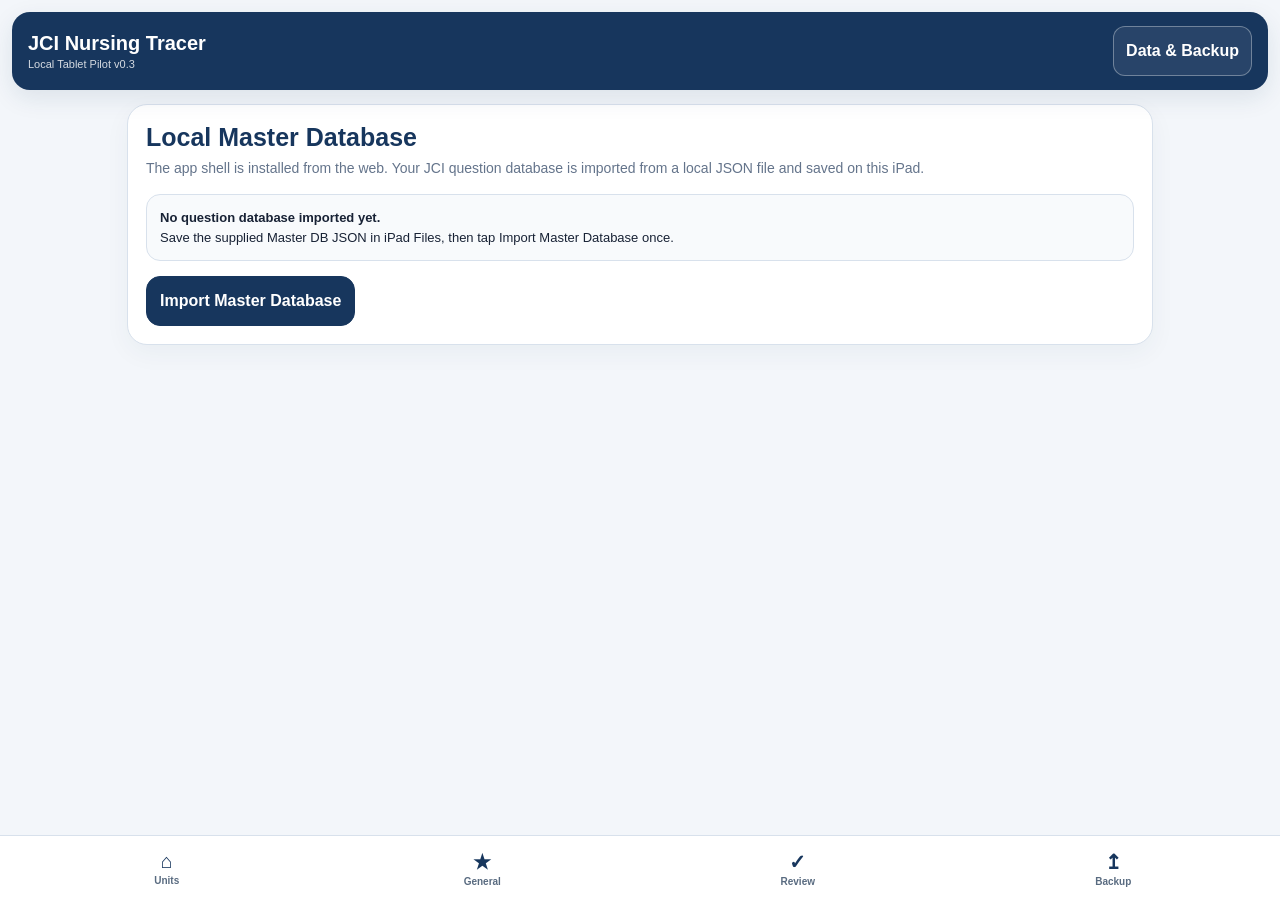
==== jci-tracer/index.html @ f418bad2 "Add files via upload" ====
<!doctype html>
<html lang="en">
<head>
<meta charset="utf-8">
<meta name="viewport" content="width=device-width,initial-scale=1,viewport-fit=cover">
<meta name="theme-color" content="#17365d">
<meta name="apple-mobile-web-app-capable" content="yes">
<meta name="apple-mobile-web-app-status-bar-style" content="default">
<meta name="apple-mobile-web-app-title" content="JCI Tracer">
<link rel="apple-touch-icon" href="./icons/icon-180.png">
<link rel="manifest" href="./manifest.webmanifest">
<link rel="stylesheet" href="./style.css">
<title>JCI Nursing Tracer</title>
</head>
<body>
<div id="app">
  <header class="top">
    <div>
      <h1>JCI Nursing Tracer</h1>
      <div class="subtitle">Local Tablet Pilot v0.3</div>
    </div>
    <button class="topBtn" id="dataBtn">Data & Backup</button>
  </header>

  <main>
    <section id="setupScreen" class="screen active">
      <div class="card">
        <h2>Local Master Database</h2>
        <p class="muted">The app shell is installed from the web. Your JCI question database is imported from a local JSON file and saved on this iPad.</p>
        <div id="dbStatus" class="statusCard"></div>
        <div class="actions">
          <button class="primary" id="importDbBtn">Import Master Database</button>
          <button class="secondary hidden" id="continueBtn">Continue</button>
        </div>
        <input type="file" id="dbFile" accept=".json,application/json" hidden>
      </div>
    </section>

    <section id="unitScreen" class="screen">
      <div class="card">
        <h2>Choose Unit</h2>
        <p class="muted">Start with the area you are rounding today.</p>
        <div id="unitGrid" class="grid two"></div>
      </div>
    </section>

    <section id="staffScreen" class="screen">
      <div class="card">
        <h2 id="staffHeading">Staff & Role</h2>
        <label>Staff ID</label>
        <input id="staffId" type="text" inputmode="text" autocomplete="off" placeholder="Enter Staff ID">
        <div class="sectionLabel">Role</div>
        <div class="grid three">
          <button class="choice role" data-role="SN">Staff Nurse<small>SN</small></button>
          <button class="choice role" data-role="CN">Charge Nurse<small>SN + CN</small></button>
          <button class="choice role" data-role="HN">Head Nurse<small>SN + CN + HN</small></button>
        </div>
        <div id="staffStats" class="stats hidden"></div>
        <div class="nav"><button class="secondary" data-back="unitScreen">Back</button><button id="staffContinue" class="primary grow">Continue</button></div>
      </div>
    </section>

    <section id="modeScreen" class="screen">
      <div class="card">
        <h2>Choose Selection Mode</h2>
        <div id="roundContext" class="context"></div>
        <div class="grid two">
          <button class="mode" data-mode="general"><span>★</span><b>General Core</b><small>E1 / E2 / E3 candidates. Approve or reject them during use.</small></button>
          <button class="mode" data-mode="patient"><span>⌁</span><b>Patient-Driven</b><small>Central line, pain, blood, post-op, restraint and more.</small></button>
          <button class="mode" data-mode="chapter"><span>▦</span><b>By Chapter</b><small>Choose one or more JCI chapters.</small></button>
          <button class="mode" data-mode="review"><span>✓</span><b>Review Unreviewed</b><small>Continue practical review for this unit.</small></button>
        </div>
      </div>
    </section>

    <section id="builderScreen" class="screen">
      <div class="card">
        <h2 id="builderTitle">Build Session</h2>
        <p id="builderHelp" class="muted"></p>

        <div id="generalBuilder" class="hidden">
          <div class="sectionLabel">Suggested Tier</div>
          <div class="grid three">
            <button class="chip tier selected" data-tier="E1">E1 Essential</button>
            <button class="chip tier" data-tier="E2">E2 Rotation</button>
            <button class="chip tier" data-tier="E3">E3 Role-Specific</button>
          </div>
          <label class="selectLabel">General Core Decision</label>
          <select id="gcDecisionFilter">
            <option value="all">All candidates</option>
            <option value="pending">Pending only</option>
            <option value="approved">Approved only</option>
          </select>
        </div>

        <div id="patientBuilder" class="hidden">
          <div class="sectionLabel">Patient / Situation</div>
          <div id="tagGrid" class="grid two"></div>
          <div class="micro">Prototype tags are an operational layer. Your feedback will be used to refine them.</div>
        </div>

        <div id="chapterBuilder" class="hidden">
          <div class="sectionLabel">Chapter</div>
          <div id="chapterGrid" class="grid four"></div>
        </div>

        <label class="selectLabel">Questions this session</label>
        <select id="questionCount">
          <option value="5">5 — Quick check</option>
          <option value="8" selected>8 — Short round</option>
          <option value="12">12 — Focused round</option>
          <option value="20">20 — Extended round</option>
        </select>

        <label class="check"><input type="checkbox" id="avoidAsked" checked> Prioritize questions not previously shown to this Staff ID</label>
        <label class="check"><input type="checkbox" id="hideNotRelevant" checked> Exclude questions marked Not Relevant in this unit</label>
        <div id="matchSummary" class="matchSummary"></div>
        <div class="nav"><button class="secondary" data-back="modeScreen">Back</button><button id="startSession" class="primary grow">Start Session</button></div>
      </div>
    </section>

    <section id="questionScreen" class="screen">
      <div class="card questionCard">
        <div class="questionTop">
          <div>
            <div id="questionBadges" class="badges"></div>
            <div id="questionContext" class="micro"></div>
          </div>
          <button id="pinBtn" class="pin">☆ Pin</button>
        </div>
        <div class="progress"><div id="progressFill"></div></div>
        <div id="questionText" class="questionText"></div>

        <div class="infoGrid">
          <button class="info" data-info="expected">JCI Expected</button>
          <button class="info" data-info="policy">Dallah Policy</button>
          <button class="info" data-info="standard">Standard</button>
          <button class="info" data-info="me">ME</button>
        </div>

        <div id="reviewPanel" class="reviewPanel">
          <div class="reviewHeader"><span id="reviewLabel">Operational Review</span><b id="reviewCurrent">Pending</b></div>
          <div id="reviewButtons" class="reviewButtons"></div>
          <label>Short note — optional</label>
          <textarea id="reviewNote" placeholder="e.g. too long / unclear / not related to ICU / ask as scenario..."></textarea>
        </div>

        <div class="nav triple">
          <button id="prevQuestion" class="secondary">Previous</button>
          <button id="skipQuestion" class="secondary">Skip</button>
          <button id="nextQuestion" class="primary grow">Save & Next</button>
        </div>
      </div>
    </section>

    <section id="summaryScreen" class="screen">
      <div class="card">
        <h2>Session Complete</h2>
        <div id="sessionSummary"></div>
        <div class="nav"><button id="sameStaffNewSelection" class="secondary">New Selection</button><button id="newStaffRound" class="primary grow">Another Staff</button></div>
      </div>
    </section>
  </main>

  <nav class="bottom">
    <button data-nav="unitScreen"><span>⌂</span>Units</button>
    <button id="quickGeneral"><span>★</span>General</button>
    <button id="quickReview"><span>✓</span>Review</button>
    <button id="backupNav"><span>↥</span>Backup</button>
  </nav>
</div>

<div id="modal" class="modal hidden">
  <div class="sheet">
    <div class="sheetHead"><h3 id="modalTitle"></h3><button id="modalClose">×</button></div>
    <div id="modalBody" class="sheetBody"></div>
  </div>
</div>

<input type="file" id="backupFile" accept=".json,application/json" hidden>
<div id="toast" class="toast hidden"></div>

<script src="./app.js"></script>
</body>
</html>
---- jci-tracer/style.css ----
:root{--navy:#17365d;--blue:#2f75b5;--bg:#f3f6fa;--card:#fff;--text:#182235;--muted:#64748b;--line:#d8e1ec;--green:#dff2df;--greenText:#24683a;--amber:#fff1c8;--amberText:#815d00;--red:#f7dddd;--redText:#983535;--gray:#edf2f7}
*{box-sizing:border-box;-webkit-tap-highlight-color:transparent}
html,body{margin:0;min-height:100%;font-family:-apple-system,BlinkMacSystemFont,"Segoe UI",Arial,sans-serif;background:var(--bg);color:var(--text)}
body{padding-bottom:calc(74px + env(safe-area-inset-bottom))}
button,input,select,textarea{font:inherit}button{touch-action:manipulation}
.top{position:sticky;top:0;z-index:20;margin:12px;display:flex;align-items:center;justify-content:space-between;gap:10px;background:var(--navy);color:#fff;padding:14px 16px;border-radius:18px;box-shadow:0 8px 24px #17365d1a}
.top h1{font-size:20px;margin:0}.subtitle{font-size:11px;opacity:.82;margin-top:3px}.topBtn{border:1px solid #ffffff55;background:#ffffff13;color:#fff;border-radius:12px;padding:10px 12px;font-weight:700}
main{max-width:1050px;margin:auto;padding:0 12px}.screen{display:none}.screen.active{display:block}
.card{background:var(--card);border:1px solid var(--line);border-radius:20px;padding:18px;margin-top:14px;box-shadow:0 8px 26px #17365d0c}
h2{margin:0 0 6px;color:var(--navy);font-size:25px}.muted{color:var(--muted);font-size:14px;line-height:1.45;margin:4px 0 16px}
.statusCard,.matchSummary,.context{background:#f8fafc;border:1px solid var(--line);border-radius:14px;padding:13px;line-height:1.5;font-size:13px;margin:12px 0}
.actions,.nav{display:flex;gap:10px;flex-wrap:wrap;margin-top:15px}.grow{flex:1}
button,.choice,.chip,.mode,.info{border:1px solid #cbd6e5;background:#fff;color:var(--text);border-radius:14px;min-height:50px;padding:11px 13px;font-weight:750}
button.primary{background:var(--navy);color:#fff;border-color:var(--navy)}button.secondary{background:#eef3f8}
.grid{display:grid;gap:10px}.grid.two{grid-template-columns:repeat(2,1fr)}.grid.three{grid-template-columns:repeat(3,1fr)}.grid.four{grid-template-columns:repeat(4,1fr)}
.choice,.mode{text-align:left}.choice small,.mode small{display:block;font-size:11px;font-weight:500;color:var(--muted);margin-top:5px;line-height:1.35}.choice.selected,.chip.selected{border:2px solid var(--blue);background:#eaf3fb;color:#17365d}
.mode{min-height:115px}.mode span{display:block;font-size:25px;margin-bottom:7px;color:var(--navy)}.mode b{display:block}
label,.selectLabel{font-size:13px;font-weight:800;color:#334155;display:block;margin-top:14px;margin-bottom:6px}
input,select,textarea{width:100%;border:1px solid #cbd6e5;border-radius:13px;background:#fff;min-height:49px;padding:12px 13px;font-size:16px}textarea{min-height:80px;resize:vertical}
.sectionLabel{font-size:12px;text-transform:uppercase;letter-spacing:.05em;color:#64748b;font-weight:900;margin:18px 0 8px}.micro{font-size:11px;color:var(--muted);line-height:1.4;margin-top:7px}
.check{display:flex;align-items:center;gap:9px;font-weight:650;margin:12px 0}.check input{width:20px;min-height:20px;height:20px;margin:0}
.stats{display:grid;grid-template-columns:repeat(3,1fr);gap:8px;margin:14px 0}.stat{background:#f8fafc;border:1px solid var(--line);padding:10px;border-radius:12px;text-align:center}.stat b{display:block;font-size:19px;color:var(--navy)}.stat span{font-size:10px;color:var(--muted)}
.questionTop{display:flex;justify-content:space-between;align-items:flex-start;gap:10px}.badges{display:flex;gap:7px;flex-wrap:wrap}.badge{background:#eef3f8;color:#455a72;border-radius:999px;padding:6px 9px;font-size:10px;font-weight:850}.badge.e1{background:#dff2df;color:#24683a}.badge.e2{background:#e4f0fb;color:#245c8b}.badge.e3{background:#ededf0;color:#50545d}.pin{min-height:40px;padding:8px 10px}
.progress{height:8px;background:#e7ecf2;border-radius:99px;overflow:hidden;margin:14px 0}.progress div{height:100%;background:var(--blue)}
.questionText{font-size:24px;font-weight:780;line-height:1.48;margin:20px 0}
.infoGrid{display:grid;grid-template-columns:repeat(4,1fr);gap:8px}.info{color:#274766}
.reviewPanel{margin-top:18px;border-top:1px solid var(--line);padding-top:15px}.reviewHeader{display:flex;justify-content:space-between;gap:10px;font-size:13px}.reviewHeader b{color:var(--navy)}
.reviewButtons{display:grid;grid-template-columns:repeat(4,1fr);gap:8px;margin:10px 0}.reviewButtons button{min-height:58px}.reviewButtons .approved{background:var(--green);color:var(--greenText)}.reviewButtons .rewrite,.reviewButtons .local{background:var(--amber);color:var(--amberText)}.reviewButtons .reject{background:var(--red);color:var(--redText)}.reviewButtons button.active{outline:3px solid #2f75b544}
.nav.triple{display:grid;grid-template-columns:1fr 1fr 2fr}.hidden{display:none!important}
.bottom{position:fixed;left:0;right:0;bottom:0;z-index:25;background:#fff;border-top:1px solid var(--line);padding:7px 12px calc(7px + env(safe-area-inset-bottom));display:grid;grid-template-columns:repeat(4,1fr);gap:6px}.bottom button{min-height:50px;border:none;background:transparent;padding:5px;font-size:10px;color:#596b80}.bottom button span{display:block;font-size:20px;margin-bottom:2px;color:var(--navy)}
.modal{position:fixed;inset:0;background:#0f172a88;z-index:100;display:flex;align-items:flex-end;justify-content:center}.sheet{background:#fff;width:min(780px,100%);max-height:84vh;overflow:auto;border-radius:24px 24px 0 0;padding:18px 18px calc(20px + env(safe-area-inset-bottom));box-shadow:0 -15px 50px #0003}.sheetHead{display:flex;justify-content:space-between;gap:10px;align-items:center;position:sticky;top:-18px;background:#fff;padding:10px 0}.sheetHead h3{margin:0;color:var(--navy)}.sheetHead button{width:42px;min-height:42px;padding:0;border:none;background:#eef3f8;font-size:20px}.sheetBody{font-size:15px;line-height:1.55;white-space:pre-wrap}.sourceBlock{border-top:1px solid var(--line);padding-top:12px;margin-top:12px}.sourceBlock:first-child{border-top:none;margin-top:0;padding-top:0}.sourceBlock b{color:var(--navy)}
.toast{position:fixed;left:50%;bottom:90px;transform:translateX(-50%);background:#172033;color:#fff;border-radius:999px;padding:10px 14px;z-index:150;font-size:12px}
.listRow{display:flex;justify-content:space-between;gap:12px;border-bottom:1px solid #edf1f5;padding:11px 0}.count{background:#eef3f8;color:var(--navy);border-radius:999px;padding:5px 8px;font-weight:850}
@media(max-width:720px){.top{margin:8px;border-radius:15px}.top h1{font-size:17px}.card{padding:15px;border-radius:16px}.grid.three{grid-template-columns:1fr}.grid.four{grid-template-columns:repeat(3,1fr)}.questionText{font-size:21px}.infoGrid,.reviewButtons{grid-template-columns:repeat(2,1fr)}}
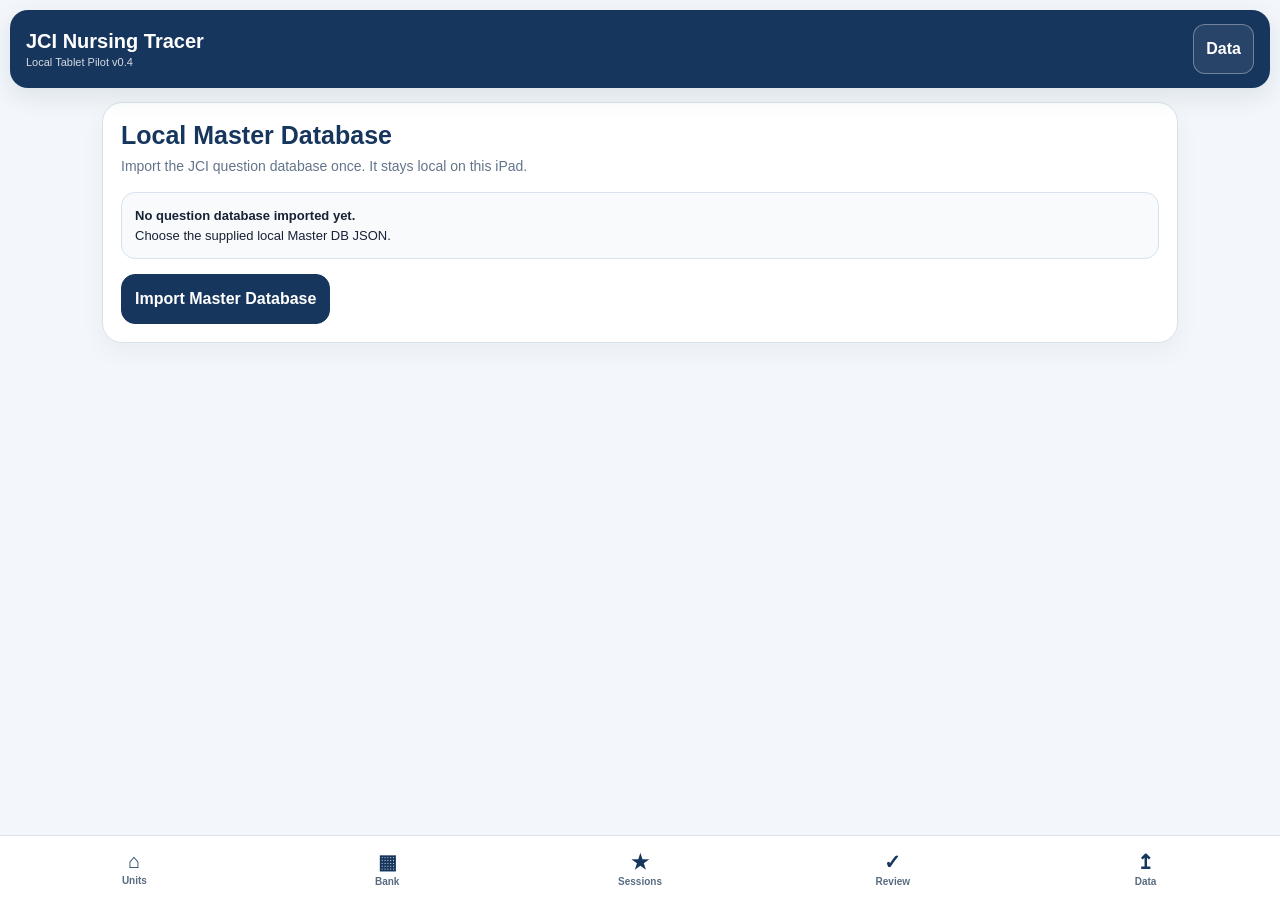
==== commit 773406ee: "Add files via upload" ====
--- a/jci-tracer/index.html
+++ b/jci-tracer/index.html
@@ -14,172 +14,50 @@
 </head>
 <body>
 <div id="app">
-  <header class="top">
-    <div>
-      <h1>JCI Nursing Tracer</h1>
-      <div class="subtitle">Local Tablet Pilot v0.3</div>
-    </div>
-    <button class="topBtn" id="dataBtn">Data & Backup</button>
-  </header>
+<header class="top"><div><h1>JCI Nursing Tracer</h1><div class="subtitle">Local Tablet Pilot v0.4</div></div><button class="topBtn" id="dataBtn">Data</button></header>
+<main>
+<section id="setupScreen" class="screen"><div class="card"><h2>Local Master Database</h2><p class="muted">Import the JCI question database once. It stays local on this iPad.</p><div id="dbStatus" class="statusCard"></div><div class="actions"><button class="primary" id="importDbBtn">Import Master Database</button></div><input type="file" id="dbFile" accept=".json,application/json" hidden></div></section>
 
-  <main>
-    <section id="setupScreen" class="screen active">
-      <div class="card">
-        <h2>Local Master Database</h2>
-        <p class="muted">The app shell is installed from the web. Your JCI question database is imported from a local JSON file and saved on this iPad.</p>
-        <div id="dbStatus" class="statusCard"></div>
-        <div class="actions">
-          <button class="primary" id="importDbBtn">Import Master Database</button>
-          <button class="secondary hidden" id="continueBtn">Continue</button>
-        </div>
-        <input type="file" id="dbFile" accept=".json,application/json" hidden>
-      </div>
-    </section>
+<section id="unitScreen" class="screen"><div class="card"><h2>Choose Unit</h2><p class="muted">Quick / generated session workflow.</p><div id="unitGrid" class="grid two"></div></div></section>
 
-    <section id="unitScreen" class="screen">
-      <div class="card">
-        <h2>Choose Unit</h2>
-        <p class="muted">Start with the area you are rounding today.</p>
-        <div id="unitGrid" class="grid two"></div>
-      </div>
-    </section>
+<section id="staffScreen" class="screen"><div class="card"><h2 id="staffHeading">Staff & Role</h2><label>Staff ID</label><input id="staffId" type="text" autocomplete="off" placeholder="Enter Staff ID"><div class="sectionLabel">Role</div><div class="grid three"><button class="choice role" data-role="SN">Staff Nurse<small>SN</small></button><button class="choice role" data-role="CN">Charge Nurse<small>SN + CN</small></button><button class="choice role" data-role="HN">Head Nurse<small>SN + CN + HN</small></button></div><div id="staffStats" class="stats hidden"></div><div class="nav"><button class="secondary" data-back="unitScreen">Back</button><button id="staffContinue" class="primary grow">Continue</button></div></div></section>
 
-    <section id="staffScreen" class="screen">
-      <div class="card">
-        <h2 id="staffHeading">Staff & Role</h2>
-        <label>Staff ID</label>
-        <input id="staffId" type="text" inputmode="text" autocomplete="off" placeholder="Enter Staff ID">
-        <div class="sectionLabel">Role</div>
-        <div class="grid three">
-          <button class="choice role" data-role="SN">Staff Nurse<small>SN</small></button>
-          <button class="choice role" data-role="CN">Charge Nurse<small>SN + CN</small></button>
-          <button class="choice role" data-role="HN">Head Nurse<small>SN + CN + HN</small></button>
-        </div>
-        <div id="staffStats" class="stats hidden"></div>
-        <div class="nav"><button class="secondary" data-back="unitScreen">Back</button><button id="staffContinue" class="primary grow">Continue</button></div>
-      </div>
-    </section>
+<section id="modeScreen" class="screen"><div class="card"><h2>Choose Selection Mode</h2><div id="roundContext" class="context"></div><div class="grid two"><button class="mode" data-mode="general"><span>★</span><b>General Core</b><small>Use your General Core candidates / approved pool.</small></button><button class="mode" data-mode="patient"><span>⌁</span><b>Patient-Driven</b><small>Central line, pain, blood, post-op, restraint and more.</small></button><button class="mode" data-mode="chapter"><span>▦</span><b>By Chapter</b><small>Choose one or more JCI chapters.</small></button></div></div></section>
 
-    <section id="modeScreen" class="screen">
-      <div class="card">
-        <h2>Choose Selection Mode</h2>
-        <div id="roundContext" class="context"></div>
-        <div class="grid two">
-          <button class="mode" data-mode="general"><span>★</span><b>General Core</b><small>E1 / E2 / E3 candidates. Approve or reject them during use.</small></button>
-          <button class="mode" data-mode="patient"><span>⌁</span><b>Patient-Driven</b><small>Central line, pain, blood, post-op, restraint and more.</small></button>
-          <button class="mode" data-mode="chapter"><span>▦</span><b>By Chapter</b><small>Choose one or more JCI chapters.</small></button>
-          <button class="mode" data-mode="review"><span>✓</span><b>Review Unreviewed</b><small>Continue practical review for this unit.</small></button>
-        </div>
-      </div>
-    </section>
+<section id="builderScreen" class="screen"><div class="card"><h2 id="builderTitle">Build Session</h2><p id="builderHelp" class="muted"></p>
+<div id="generalBuilder" class="hidden"><div class="sectionLabel">General Core Tier</div><div class="grid three"><button class="chip tier selected" data-tier="E1">E1 Essential</button><button class="chip tier" data-tier="E2">E2 Rotation</button><button class="chip tier" data-tier="E3">E3 Role-Specific</button></div><label class="selectLabel">General Core Decision</label><select id="gcDecisionFilter"><option value="all">All candidates</option><option value="pending">Pending only</option><option value="approved">Approved only</option></select></div>
+<div id="patientBuilder" class="hidden"><div class="sectionLabel">Patient / Situation</div><div id="tagGrid" class="grid two"></div></div>
+<div id="chapterBuilder" class="hidden"><div class="sectionLabel">Chapter</div><div id="chapterGrid" class="grid four"></div></div>
+<label class="selectLabel">Questions this session</label><select id="questionCount"><option value="5">5 — Quick check</option><option value="8" selected>8 — Short round</option><option value="12">12 — Focused round</option><option value="20">20 — Extended round</option><option value="custom">Custom number</option><option value="all">All matching</option></select><input id="customCount" class="hidden" type="number" inputmode="numeric" min="1" max="100" placeholder="Enter number of questions">
+<label class="check"><input type="checkbox" id="avoidAsked" checked> Prioritize questions not previously asked to this Staff ID</label><label class="check"><input type="checkbox" id="hideNotRelevant" checked> Exclude questions marked Not Relevant in this unit</label><div id="matchSummary" class="matchSummary"></div><div class="nav"><button class="secondary" data-back="modeScreen">Back</button><button id="startSession" class="primary grow">Start Session</button></div></div></section>
 
-    <section id="builderScreen" class="screen">
-      <div class="card">
-        <h2 id="builderTitle">Build Session</h2>
-        <p id="builderHelp" class="muted"></p>
+<section id="bankUnitScreen" class="screen"><div class="card"><h2>Question Bank</h2><p class="muted">Browse every question in a unit, open details, or manually select questions.</p><div id="bankUnitGrid" class="grid two"></div></div></section>
+<section id="bankScreen" class="screen"><div class="card"><div class="headingRow"><div><h2 id="bankHeading">Question Bank</h2><div id="bankCount" class="muted compact"></div></div><button class="secondary" id="bankChangeUnit">Change Unit</button></div>
+<div class="bankFilters"><div><label>Target Role</label><select id="bankRole"><option value="SN">Staff Nurse</option><option value="CN">Charge Nurse</option><option value="HN">Head Nurse</option></select></div><div><label>Type</label><select id="bankType"><option value="ALL">All</option><option value="C">Core (C)</option><option value="U">Unit-specific (U)</option></select></div><div><label>Chapter</label><select id="bankChapter"><option value="ALL">All Chapters</option></select></div></div><label>Search questions</label><input id="bankSearch" type="search" placeholder="Search text, topic, standard..."><div class="selectionBar"><b id="selectedCount">0 selected</b><button id="reviewSelection" class="primary">Review Selection</button></div><div id="bankList" class="bankList"></div></div></section>
 
-        <div id="generalBuilder" class="hidden">
-          <div class="sectionLabel">Suggested Tier</div>
-          <div class="grid three">
-            <button class="chip tier selected" data-tier="E1">E1 Essential</button>
-            <button class="chip tier" data-tier="E2">E2 Rotation</button>
-            <button class="chip tier" data-tier="E3">E3 Role-Specific</button>
-          </div>
-          <label class="selectLabel">General Core Decision</label>
-          <select id="gcDecisionFilter">
-            <option value="all">All candidates</option>
-            <option value="pending">Pending only</option>
-            <option value="approved">Approved only</option>
-          </select>
-        </div>
+<section id="selectionScreen" class="screen"><div class="card"><h2>Selected Questions</h2><p class="muted">This order will be used for a Manual Session or Saved Session.</p><div id="selectionList"></div><div class="actions stickyActions"><button id="startManual" class="primary grow">Start Manual Session</button><button id="saveTemplate" class="secondary grow">Save Session</button></div><div class="nav"><button class="secondary" data-back="bankScreen">Back to Bank</button></div></div></section>
 
-        <div id="patientBuilder" class="hidden">
-          <div class="sectionLabel">Patient / Situation</div>
-          <div id="tagGrid" class="grid two"></div>
-          <div class="micro">Prototype tags are an operational layer. Your feedback will be used to refine them.</div>
-        </div>
+<section id="savedUnitScreen" class="screen"><div class="card"><h2>Saved Sessions</h2><p class="muted">Choose a unit to use a session template you prepared earlier.</p><div id="savedUnitGrid" class="grid two"></div></div></section>
+<section id="savedScreen" class="screen"><div class="card"><div class="headingRow"><div><h2 id="savedHeading">Saved Sessions</h2><div id="savedCount" class="muted compact"></div></div><button class="secondary" id="savedChangeUnit">Change Unit</button></div><div id="savedList"></div></div></section>
 
-        <div id="chapterBuilder" class="hidden">
-          <div class="sectionLabel">Chapter</div>
-          <div id="chapterGrid" class="grid four"></div>
-        </div>
+<section id="questionScreen" class="screen"><div class="card questionCard"><div class="questionTop"><div><div id="questionBadges" class="badges"></div><div id="questionContext" class="micro"></div></div><button id="pinBtn" class="pin">☆ Pin</button></div><div class="progress"><div id="progressFill"></div></div><div id="questionText" class="questionText"></div><div class="infoGrid"><button class="info" data-info="expected">JCI Expected</button><button class="info" data-info="policy">Dallah Policy</button><button class="info" data-info="standard">Standard</button><button class="info" data-info="me">ME</button></div>
+<div class="staffResultPanel"><div class="reviewHeader"><span>Staff Result</span><b id="staffResultCurrent">Not scored</b></div><div class="resultButtons"><button class="understood" data-result="Understood">Understood</button><button class="partial" data-result="Partial">Partial</button><button class="notunderstood" data-result="Not Understood">Not Understood</button><button class="notasked" data-result="Not Asked">Not Asked</button></div><label>Staff note — optional</label><textarea id="staffNote" placeholder="Short note about the staff response..."></textarea></div>
+<div class="questionIssueRow"><button id="questionIssueBtn" class="secondary">⚑ Review This Question</button><span id="questionIssueSummary" class="micro"></span></div><div class="nav triple"><button id="prevQuestion" class="secondary">Previous</button><button id="skipQuestion" class="secondary">Skip</button><button id="nextQuestion" class="primary grow">Save & Next</button></div></div></section>
 
-        <label class="selectLabel">Questions this session</label>
-        <select id="questionCount">
-          <option value="5">5 — Quick check</option>
-          <option value="8" selected>8 — Short round</option>
-          <option value="12">12 — Focused round</option>
-          <option value="20">20 — Extended round</option>
-        </select>
+<section id="summaryScreen" class="screen"><div class="card"><h2>Session Complete</h2><div id="sessionSummary"></div><div class="nav"><button id="sameStaffNewSelection" class="secondary">New Selection</button><button id="newStaffRound" class="primary grow">Another Staff</button></div></div></section>
 
-        <label class="check"><input type="checkbox" id="avoidAsked" checked> Prioritize questions not previously shown to this Staff ID</label>
-        <label class="check"><input type="checkbox" id="hideNotRelevant" checked> Exclude questions marked Not Relevant in this unit</label>
-        <div id="matchSummary" class="matchSummary"></div>
-        <div class="nav"><button class="secondary" data-back="modeScreen">Back</button><button id="startSession" class="primary grow">Start Session</button></div>
-      </div>
-    </section>
+<section id="reviewHomeScreen" class="screen"><div class="card"><h2>Review</h2><p class="muted">Question quality and staff performance are kept separate.</p><div class="grid three"><button class="mode reviewMode" data-reviewmode="questions"><span>✎</span><b>Question Review</b><small>Needs rewrite, local check, hold, unreviewed.</small></button><button class="mode reviewMode" data-reviewmode="staff"><span>♙</span><b>Staff Review</b><small>Enter Staff ID and see all sessions/results.</small></button><button class="mode reviewMode" data-reviewmode="unit"><span>▤</span><b>Unit Results</b><small>Simple counts, weak points and export.</small></button></div></div></section>
+<section id="questionReviewUnitScreen" class="screen"><div class="card"><h2>Question Review — Choose Unit</h2><div id="questionReviewUnitGrid" class="grid two"></div></div></section>
+<section id="questionReviewScreen" class="screen"><div class="card"><div class="headingRow"><div><h2 id="questionReviewHeading">Question Review</h2><div class="muted compact">Operational question-quality review only.</div></div><button class="secondary" id="questionReviewChangeUnit">Change Unit</button></div><div class="bankFilters"><div><label>Status</label><select id="questionReviewStatus"><option value="ACTION">Needs action</option><option value="UNREVIEWED">Unreviewed</option><option value="NOT_RELEVANT">Not Relevant</option><option value="ALL">All</option></select></div><div><label>Chapter</label><select id="questionReviewChapter"><option value="ALL">All Chapters</option></select></div></div><div id="questionReviewList" class="bankList"></div></div></section>
+<section id="staffReviewScreen" class="screen"><div class="card"><h2>Staff Review</h2><div class="inlineForm"><input id="staffReviewId" placeholder="Enter Staff ID"><button id="loadStaffReview" class="primary">Load</button></div><div id="staffReviewOutput"></div></div></section>
+<section id="unitResultsUnitScreen" class="screen"><div class="card"><h2>Unit Results — Choose Unit</h2><div id="unitResultsUnitGrid" class="grid two"></div></div></section>
+<section id="unitResultsScreen" class="screen"><div class="card"><div class="headingRow"><div><h2 id="unitResultsHeading">Unit Results</h2><div class="muted compact">Simple pilot analytics from recorded staff responses.</div></div><button class="secondary" id="unitResultsChangeUnit">Change Unit</button></div><div class="inlineForm"><select id="resultPeriod"><option value="TODAY">Today</option><option value="7D" selected>Last 7 days</option><option value="ALL">All</option></select><button id="exportUnitCsv" class="secondary">Export CSV</button></div><div id="unitResultsOutput"></div></div></section>
 
-    <section id="questionScreen" class="screen">
-      <div class="card questionCard">
-        <div class="questionTop">
-          <div>
-            <div id="questionBadges" class="badges"></div>
-            <div id="questionContext" class="micro"></div>
-          </div>
-          <button id="pinBtn" class="pin">☆ Pin</button>
-        </div>
-        <div class="progress"><div id="progressFill"></div></div>
-        <div id="questionText" class="questionText"></div>
-
-        <div class="infoGrid">
-          <button class="info" data-info="expected">JCI Expected</button>
-          <button class="info" data-info="policy">Dallah Policy</button>
-          <button class="info" data-info="standard">Standard</button>
-          <button class="info" data-info="me">ME</button>
-        </div>
-
-        <div id="reviewPanel" class="reviewPanel">
-          <div class="reviewHeader"><span id="reviewLabel">Operational Review</span><b id="reviewCurrent">Pending</b></div>
-          <div id="reviewButtons" class="reviewButtons"></div>
-          <label>Short note — optional</label>
-          <textarea id="reviewNote" placeholder="e.g. too long / unclear / not related to ICU / ask as scenario..."></textarea>
-        </div>
-
-        <div class="nav triple">
-          <button id="prevQuestion" class="secondary">Previous</button>
-          <button id="skipQuestion" class="secondary">Skip</button>
-          <button id="nextQuestion" class="primary grow">Save & Next</button>
-        </div>
-      </div>
-    </section>
-
-    <section id="summaryScreen" class="screen">
-      <div class="card">
-        <h2>Session Complete</h2>
-        <div id="sessionSummary"></div>
-        <div class="nav"><button id="sameStaffNewSelection" class="secondary">New Selection</button><button id="newStaffRound" class="primary grow">Another Staff</button></div>
-      </div>
-    </section>
-  </main>
-
-  <nav class="bottom">
-    <button data-nav="unitScreen"><span>⌂</span>Units</button>
-    <button id="quickGeneral"><span>★</span>General</button>
-    <button id="quickReview"><span>✓</span>Review</button>
-    <button id="backupNav"><span>↥</span>Backup</button>
-  </nav>
+<section id="dataScreen" class="screen"><div class="card"><h2>Data</h2><div id="dataSummary" class="statusCard"></div><div class="grid two"><button id="exportBackupBtn" class="primary">Export Backup</button><button id="importBackupBtn" class="secondary">Restore Backup</button><button id="replaceMasterBtn" class="secondary">Replace Master Database</button><button id="exportAllCsvBtn" class="secondary">Export All Results CSV</button></div><p class="micro">Backup is for restoring this local app state. CSV export is for reports/analysis.</p><input type="file" id="backupFile" accept=".json,application/json" hidden></div></section>
+</main>
+<nav class="bottom"><button data-mainnav="unit"><span>⌂</span>Units</button><button data-mainnav="bank"><span>▦</span>Bank</button><button data-mainnav="saved"><span>★</span>Sessions</button><button data-mainnav="review"><span>✓</span>Review</button><button data-mainnav="data"><span>↥</span>Data</button></nav>
 </div>
-
-<div id="modal" class="modal hidden">
-  <div class="sheet">
-    <div class="sheetHead"><h3 id="modalTitle"></h3><button id="modalClose">×</button></div>
-    <div id="modalBody" class="sheetBody"></div>
-  </div>
-</div>
-
-<input type="file" id="backupFile" accept=".json,application/json" hidden>
-<div id="toast" class="toast hidden"></div>
-
+<div id="modal" class="modal hidden"><div class="sheet"><div class="sheetHead"><h3 id="modalTitle"></h3><button id="modalClose">×</button></div><div id="modalBody" class="sheetBody"></div></div></div>
+<input type="file" id="backupFileGlobal" accept=".json,application/json" hidden><div id="toast" class="toast hidden"></div>
 <script src="./app.js"></script>
-</body>
-</html>
+</body></html>
--- a/jci-tracer/style.css
+++ b/jci-tracer/style.css
@@ -1,35 +1,4 @@
 
-:root{--navy:#17365d;--blue:#2f75b5;--bg:#f3f6fa;--card:#fff;--text:#182235;--muted:#64748b;--line:#d8e1ec;--green:#dff2df;--greenText:#24683a;--amber:#fff1c8;--amberText:#815d00;--red:#f7dddd;--redText:#983535;--gray:#edf2f7}
-*{box-sizing:border-box;-webkit-tap-highlight-color:transparent}
-html,body{margin:0;min-height:100%;font-family:-apple-system,BlinkMacSystemFont,"Segoe UI",Arial,sans-serif;background:var(--bg);color:var(--text)}
-body{padding-bottom:calc(74px + env(safe-area-inset-bottom))}
-button,input,select,textarea{font:inherit}button{touch-action:manipulation}
-.top{position:sticky;top:0;z-index:20;margin:12px;display:flex;align-items:center;justify-content:space-between;gap:10px;background:var(--navy);color:#fff;padding:14px 16px;border-radius:18px;box-shadow:0 8px 24px #17365d1a}
-.top h1{font-size:20px;margin:0}.subtitle{font-size:11px;opacity:.82;margin-top:3px}.topBtn{border:1px solid #ffffff55;background:#ffffff13;color:#fff;border-radius:12px;padding:10px 12px;font-weight:700}
-main{max-width:1050px;margin:auto;padding:0 12px}.screen{display:none}.screen.active{display:block}
-.card{background:var(--card);border:1px solid var(--line);border-radius:20px;padding:18px;margin-top:14px;box-shadow:0 8px 26px #17365d0c}
-h2{margin:0 0 6px;color:var(--navy);font-size:25px}.muted{color:var(--muted);font-size:14px;line-height:1.45;margin:4px 0 16px}
-.statusCard,.matchSummary,.context{background:#f8fafc;border:1px solid var(--line);border-radius:14px;padding:13px;line-height:1.5;font-size:13px;margin:12px 0}
-.actions,.nav{display:flex;gap:10px;flex-wrap:wrap;margin-top:15px}.grow{flex:1}
-button,.choice,.chip,.mode,.info{border:1px solid #cbd6e5;background:#fff;color:var(--text);border-radius:14px;min-height:50px;padding:11px 13px;font-weight:750}
-button.primary{background:var(--navy);color:#fff;border-color:var(--navy)}button.secondary{background:#eef3f8}
-.grid{display:grid;gap:10px}.grid.two{grid-template-columns:repeat(2,1fr)}.grid.three{grid-template-columns:repeat(3,1fr)}.grid.four{grid-template-columns:repeat(4,1fr)}
-.choice,.mode{text-align:left}.choice small,.mode small{display:block;font-size:11px;font-weight:500;color:var(--muted);margin-top:5px;line-height:1.35}.choice.selected,.chip.selected{border:2px solid var(--blue);background:#eaf3fb;color:#17365d}
-.mode{min-height:115px}.mode span{display:block;font-size:25px;margin-bottom:7px;color:var(--navy)}.mode b{display:block}
-label,.selectLabel{font-size:13px;font-weight:800;color:#334155;display:block;margin-top:14px;margin-bottom:6px}
-input,select,textarea{width:100%;border:1px solid #cbd6e5;border-radius:13px;background:#fff;min-height:49px;padding:12px 13px;font-size:16px}textarea{min-height:80px;resize:vertical}
-.sectionLabel{font-size:12px;text-transform:uppercase;letter-spacing:.05em;color:#64748b;font-weight:900;margin:18px 0 8px}.micro{font-size:11px;color:var(--muted);line-height:1.4;margin-top:7px}
-.check{display:flex;align-items:center;gap:9px;font-weight:650;margin:12px 0}.check input{width:20px;min-height:20px;height:20px;margin:0}
-.stats{display:grid;grid-template-columns:repeat(3,1fr);gap:8px;margin:14px 0}.stat{background:#f8fafc;border:1px solid var(--line);padding:10px;border-radius:12px;text-align:center}.stat b{display:block;font-size:19px;color:var(--navy)}.stat span{font-size:10px;color:var(--muted)}
-.questionTop{display:flex;justify-content:space-between;align-items:flex-start;gap:10px}.badges{display:flex;gap:7px;flex-wrap:wrap}.badge{background:#eef3f8;color:#455a72;border-radius:999px;padding:6px 9px;font-size:10px;font-weight:850}.badge.e1{background:#dff2df;color:#24683a}.badge.e2{background:#e4f0fb;color:#245c8b}.badge.e3{background:#ededf0;color:#50545d}.pin{min-height:40px;padding:8px 10px}
-.progress{height:8px;background:#e7ecf2;border-radius:99px;overflow:hidden;margin:14px 0}.progress div{height:100%;background:var(--blue)}
-.questionText{font-size:24px;font-weight:780;line-height:1.48;margin:20px 0}
-.infoGrid{display:grid;grid-template-columns:repeat(4,1fr);gap:8px}.info{color:#274766}
-.reviewPanel{margin-top:18px;border-top:1px solid var(--line);padding-top:15px}.reviewHeader{display:flex;justify-content:space-between;gap:10px;font-size:13px}.reviewHeader b{color:var(--navy)}
-.reviewButtons{display:grid;grid-template-columns:repeat(4,1fr);gap:8px;margin:10px 0}.reviewButtons button{min-height:58px}.reviewButtons .approved{background:var(--green);color:var(--greenText)}.reviewButtons .rewrite,.reviewButtons .local{background:var(--amber);color:var(--amberText)}.reviewButtons .reject{background:var(--red);color:var(--redText)}.reviewButtons button.active{outline:3px solid #2f75b544}
-.nav.triple{display:grid;grid-template-columns:1fr 1fr 2fr}.hidden{display:none!important}
-.bottom{position:fixed;left:0;right:0;bottom:0;z-index:25;background:#fff;border-top:1px solid var(--line);padding:7px 12px calc(7px + env(safe-area-inset-bottom));display:grid;grid-template-columns:repeat(4,1fr);gap:6px}.bottom button{min-height:50px;border:none;background:transparent;padding:5px;font-size:10px;color:#596b80}.bottom button span{display:block;font-size:20px;margin-bottom:2px;color:var(--navy)}
-.modal{position:fixed;inset:0;background:#0f172a88;z-index:100;display:flex;align-items:flex-end;justify-content:center}.sheet{background:#fff;width:min(780px,100%);max-height:84vh;overflow:auto;border-radius:24px 24px 0 0;padding:18px 18px calc(20px + env(safe-area-inset-bottom));box-shadow:0 -15px 50px #0003}.sheetHead{display:flex;justify-content:space-between;gap:10px;align-items:center;position:sticky;top:-18px;background:#fff;padding:10px 0}.sheetHead h3{margin:0;color:var(--navy)}.sheetHead button{width:42px;min-height:42px;padding:0;border:none;background:#eef3f8;font-size:20px}.sheetBody{font-size:15px;line-height:1.55;white-space:pre-wrap}.sourceBlock{border-top:1px solid var(--line);padding-top:12px;margin-top:12px}.sourceBlock:first-child{border-top:none;margin-top:0;padding-top:0}.sourceBlock b{color:var(--navy)}
-.toast{position:fixed;left:50%;bottom:90px;transform:translateX(-50%);background:#172033;color:#fff;border-radius:999px;padding:10px 14px;z-index:150;font-size:12px}
-.listRow{display:flex;justify-content:space-between;gap:12px;border-bottom:1px solid #edf1f5;padding:11px 0}.count{background:#eef3f8;color:var(--navy);border-radius:999px;padding:5px 8px;font-weight:850}
-@media(max-width:720px){.top{margin:8px;border-radius:15px}.top h1{font-size:17px}.card{padding:15px;border-radius:16px}.grid.three{grid-template-columns:1fr}.grid.four{grid-template-columns:repeat(3,1fr)}.questionText{font-size:21px}.infoGrid,.reviewButtons{grid-template-columns:repeat(2,1fr)}}
+:root{--navy:#17365d;--blue:#2f75b5;--bg:#f3f6fa;--card:#fff;--text:#182235;--muted:#64748b;--line:#d8e1ec;--green:#dff2df;--greenText:#24683a;--amber:#fff1c8;--amberText:#815d00;--red:#f7dddd;--redText:#983535;--gray:#edf2f7;--shadow:0 8px 26px #17365d0c}
+*{box-sizing:border-box;-webkit-tap-highlight-color:transparent}html,body{margin:0;min-height:100%;font-family:-apple-system,BlinkMacSystemFont,"Segoe UI",Arial,sans-serif;background:var(--bg);color:var(--text)}body{padding-bottom:calc(74px + env(safe-area-inset-bottom))}button,input,select,textarea{font:inherit}button{touch-action:manipulation}.top{position:sticky;top:0;z-index:20;margin:10px;display:flex;align-items:center;justify-content:space-between;gap:10px;background:var(--navy);color:#fff;padding:14px 16px;border-radius:18px;box-shadow:0 8px 24px #17365d1a}.top h1{font-size:20px;margin:0}.subtitle{font-size:11px;opacity:.82;margin-top:3px}.topBtn{border:1px solid #ffffff55;background:#ffffff13;color:#fff;border-radius:12px;padding:10px 12px;font-weight:700}main{max-width:1100px;margin:auto;padding:0 12px}.screen{display:none}.screen.active{display:block}.card{background:var(--card);border:1px solid var(--line);border-radius:20px;padding:18px;margin-top:14px;box-shadow:var(--shadow)}h2{margin:0 0 6px;color:var(--navy);font-size:25px}.muted{color:var(--muted);font-size:14px;line-height:1.45;margin:4px 0 16px}.compact{margin-bottom:6px}.statusCard,.matchSummary,.context{background:#f8fafc;border:1px solid var(--line);border-radius:14px;padding:13px;line-height:1.5;font-size:13px;margin:12px 0}.actions,.nav{display:flex;gap:10px;flex-wrap:wrap;margin-top:15px}.grow{flex:1}button,.choice,.chip,.mode,.info{border:1px solid #cbd6e5;background:#fff;color:var(--text);border-radius:14px;min-height:50px;padding:11px 13px;font-weight:750}button.primary{background:var(--navy);color:#fff;border-color:var(--navy)}button.secondary{background:#eef3f8}.grid{display:grid;gap:10px}.grid.two{grid-template-columns:repeat(2,1fr)}.grid.three{grid-template-columns:repeat(3,1fr)}.grid.four{grid-template-columns:repeat(4,1fr)}.choice,.mode{text-align:left}.choice small,.mode small{display:block;font-size:11px;font-weight:500;color:var(--muted);margin-top:5px;line-height:1.35}.choice.selected,.chip.selected{border:2px solid var(--blue);background:#eaf3fb;color:#17365d}.mode{min-height:112px}.mode span{display:block;font-size:25px;margin-bottom:7px;color:var(--navy)}.mode b{display:block}label,.selectLabel{font-size:13px;font-weight:800;color:#334155;display:block;margin-top:14px;margin-bottom:6px}input,select,textarea{width:100%;border:1px solid #cbd6e5;border-radius:13px;background:#fff;min-height:49px;padding:12px 13px;font-size:16px}textarea{min-height:78px;resize:vertical}.sectionLabel{font-size:12px;text-transform:uppercase;letter-spacing:.05em;color:#64748b;font-weight:900;margin:18px 0 8px}.micro{font-size:11px;color:var(--muted);line-height:1.4;margin-top:7px}.check{display:flex;align-items:center;gap:9px;font-weight:650;margin:12px 0}.check input{width:20px;min-height:20px;height:20px;margin:0}.stats{display:grid;grid-template-columns:repeat(3,1fr);gap:8px;margin:14px 0}.stat{background:#f8fafc;border:1px solid var(--line);padding:10px;border-radius:12px;text-align:center}.stat b{display:block;font-size:19px;color:var(--navy)}.stat span{font-size:10px;color:var(--muted)}.headingRow{display:flex;justify-content:space-between;gap:10px;align-items:flex-start}.bankFilters{display:grid;grid-template-columns:repeat(3,1fr);gap:10px}.selectionBar{position:sticky;top:93px;z-index:10;background:#f8fafc;border:1px solid var(--line);padding:10px 12px;border-radius:13px;margin:12px 0;display:flex;align-items:center;justify-content:space-between;gap:10px}.bankList{margin-top:10px}.chapterHeader{background:#eef3f8;color:var(--navy);font-weight:900;border-radius:12px;padding:10px 12px;margin:15px 0 7px}.bankRow{display:grid;grid-template-columns:auto 1fr auto;gap:10px;align-items:start;border-bottom:1px solid #edf1f5;padding:11px 2px}.bankRow input[type=checkbox]{width:22px;height:22px;min-height:22px;margin:4px 0}.bankQ{font-size:14px;line-height:1.45}.miniBadges{display:flex;gap:5px;flex-wrap:wrap;margin-top:6px}.miniBadge{font-size:9px;font-weight:850;background:#eef3f8;color:#4d6076;padding:4px 6px;border-radius:999px}.detailsBtn{min-height:38px;padding:7px 9px;font-size:11px}.selectRow{display:grid;grid-template-columns:auto 1fr auto auto auto;gap:8px;align-items:center;border-bottom:1px solid #edf1f5;padding:10px 0}.orderBtn{min-height:38px;width:40px;padding:4px}.stickyActions{position:sticky;bottom:76px;background:white;padding:10px 0;border-top:1px solid var(--line)}.questionTop{display:flex;justify-content:space-between;align-items:flex-start;gap:10px}.badges{display:flex;gap:7px;flex-wrap:wrap}.badge{background:#eef3f8;color:#455a72;border-radius:999px;padding:6px 9px;font-size:10px;font-weight:850}.badge.e1{background:#dff2df;color:#24683a}.badge.e2{background:#e4f0fb;color:#245c8b}.badge.e3{background:#ededf0;color:#50545d}.pin{min-height:40px;padding:8px 10px}.progress{height:8px;background:#e7ecf2;border-radius:99px;overflow:hidden;margin:14px 0}.progress div{height:100%;background:var(--blue)}.questionText{font-size:24px;font-weight:780;line-height:1.48;margin:20px 0}.infoGrid{display:grid;grid-template-columns:repeat(4,1fr);gap:8px}.info{color:#274766}.staffResultPanel{margin-top:18px;border-top:1px solid var(--line);padding-top:15px}.reviewHeader{display:flex;justify-content:space-between;gap:10px;font-size:13px}.reviewHeader b{color:var(--navy)}.resultButtons{display:grid;grid-template-columns:repeat(4,1fr);gap:8px;margin:10px 0}.resultButtons button{min-height:58px}.understood{background:var(--green);color:var(--greenText)}.partial{background:var(--amber);color:var(--amberText)}.notunderstood{background:var(--red);color:var(--redText)}.notasked{background:#edf2f7;color:#506174}.resultButtons button.active{outline:3px solid #2f75b544}.questionIssueRow{display:flex;align-items:center;gap:10px;justify-content:space-between;margin-top:12px}.nav.triple{display:grid;grid-template-columns:1fr 1fr 2fr}.bottom{position:fixed;left:0;right:0;bottom:0;z-index:25;background:#fff;border-top:1px solid var(--line);padding:7px 10px calc(7px + env(safe-area-inset-bottom));display:grid;grid-template-columns:repeat(5,1fr);gap:4px}.bottom button{min-height:50px;border:none;background:transparent;padding:5px;font-size:10px;color:#596b80}.bottom button span{display:block;font-size:20px;margin-bottom:2px;color:var(--navy)}.modal{position:fixed;inset:0;background:#0f172a88;z-index:100;display:flex;align-items:flex-end;justify-content:center}.sheet{background:#fff;width:min(820px,100%);max-height:86vh;overflow:auto;border-radius:24px 24px 0 0;padding:18px 18px calc(20px + env(safe-area-inset-bottom));box-shadow:0 -15px 50px #0003}.sheetHead{display:flex;justify-content:space-between;gap:10px;align-items:center;position:sticky;top:-18px;background:#fff;padding:10px 0}.sheetHead h3{margin:0;color:var(--navy)}.sheetHead button{width:42px;min-height:42px;padding:0;border:none;background:#eef3f8;font-size:20px}.sheetBody{font-size:15px;line-height:1.55;white-space:normal}.sourceBlock{border-top:1px solid var(--line);padding-top:12px;margin-top:12px}.sourceBlock:first-child{border-top:none;margin-top:0;padding-top:0}.sourceBlock b{color:var(--navy)}.toast{position:fixed;left:50%;bottom:90px;transform:translateX(-50%);background:#172033;color:#fff;border-radius:999px;padding:10px 14px;z-index:150;font-size:12px}.listRow{display:flex;justify-content:space-between;gap:12px;border-bottom:1px solid #edf1f5;padding:11px 0}.count{background:#eef3f8;color:var(--navy);border-radius:999px;padding:5px 8px;font-weight:850}.savedCard,.sessionCard{border:1px solid var(--line);border-radius:14px;padding:13px;margin:10px 0}.savedTitle,.sessionTitle{font-weight:850;color:var(--navy);font-size:16px}.savedMeta,.sessionMeta{font-size:11px;color:var(--muted);margin-top:4px}.savedActions{display:flex;gap:7px;flex-wrap:wrap;margin-top:10px}.savedActions button{min-height:38px;padding:7px 10px;font-size:11px}.inlineForm{display:grid;grid-template-columns:1fr auto;gap:10px;align-items:end;margin:12px 0}.metricGrid{display:grid;grid-template-columns:repeat(4,1fr);gap:8px;margin:12px 0}.metric{border:1px solid var(--line);background:#f8fafc;border-radius:12px;padding:10px;text-align:center}.metric b{font-size:20px;color:var(--navy);display:block}.metric span{font-size:10px;color:var(--muted)}.resultTag{font-size:10px;font-weight:850;border-radius:999px;padding:4px 7px}.rUnderstood{background:var(--green);color:var(--greenText)}.rPartial{background:var(--amber);color:var(--amberText)}.rNotUnderstood{background:var(--red);color:var(--redText)}.rNotAsked{background:#edf2f7;color:#506174}.resultRow{display:grid;grid-template-columns:1fr auto;gap:10px;padding:8px 0;border-bottom:1px solid #edf1f5}.hidden{display:none!important}
+@media(max-width:720px){.top{margin:7px;border-radius:15px}.top h1{font-size:17px}.card{padding:14px;border-radius:16px}.grid.three{grid-template-columns:1fr}.grid.four{grid-template-columns:repeat(3,1fr)}.questionText{font-size:21px}.infoGrid,.resultButtons{grid-template-columns:repeat(2,1fr)}.bankFilters{grid-template-columns:1fr 1fr}.metricGrid{grid-template-columns:repeat(2,1fr)}.selectRow{grid-template-columns:1fr auto auto auto}.selectRow .selectNum{display:none}}
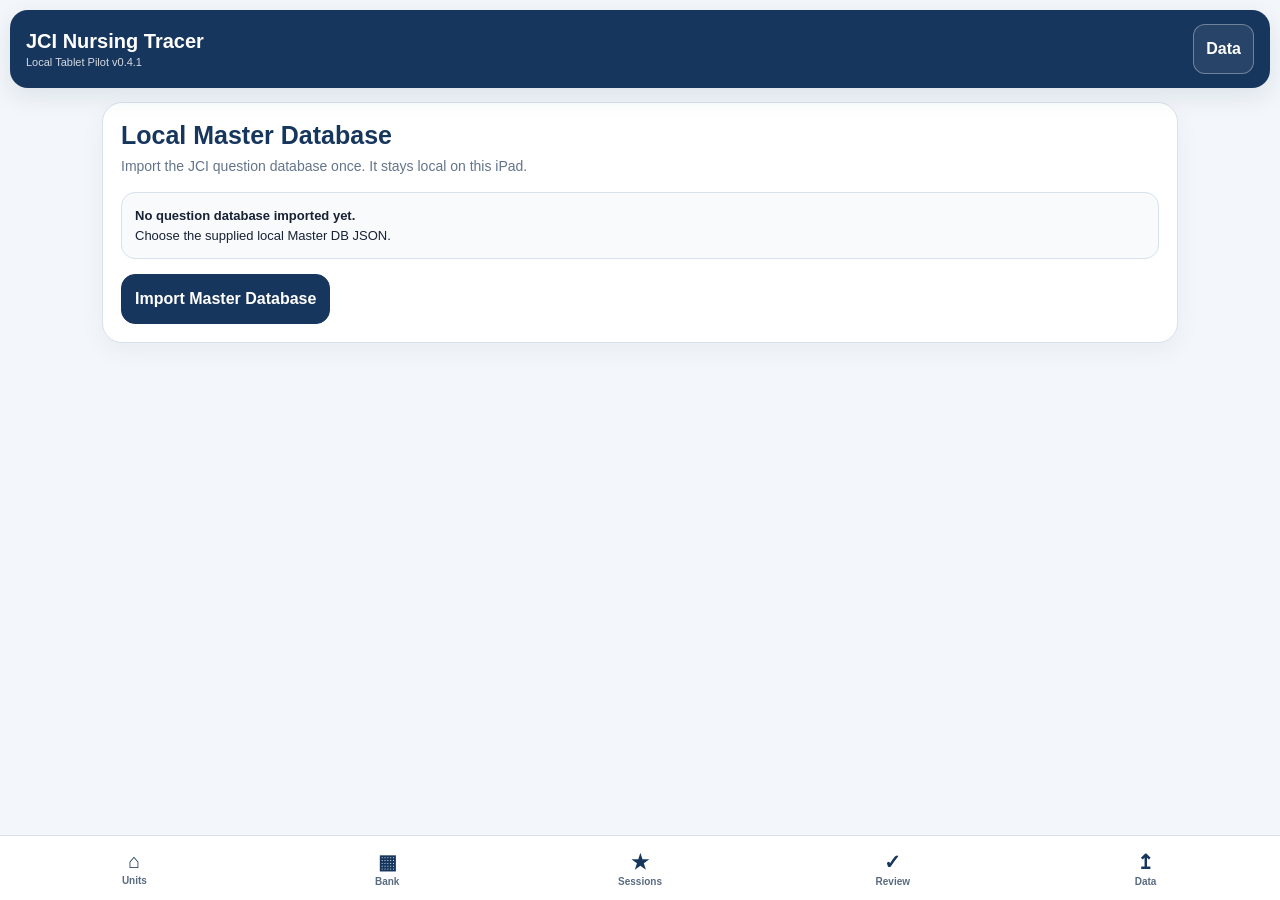
==== commit dc32c2e8: "Add files via upload" ====
--- a/jci-tracer/index.html
+++ b/jci-tracer/index.html
@@ -14,7 +14,7 @@
 </head>
 <body>
 <div id="app">
-<header class="top"><div><h1>JCI Nursing Tracer</h1><div class="subtitle">Local Tablet Pilot v0.4</div></div><button class="topBtn" id="dataBtn">Data</button></header>
+<header class="top"><div><h1>JCI Nursing Tracer</h1><div class="subtitle">Local Tablet Pilot v0.4.1</div></div><button class="topBtn" id="dataBtn">Data</button></header>
 <main>
 <section id="setupScreen" class="screen"><div class="card"><h2>Local Master Database</h2><p class="muted">Import the JCI question database once. It stays local on this iPad.</p><div id="dbStatus" class="statusCard"></div><div class="actions"><button class="primary" id="importDbBtn">Import Master Database</button></div><input type="file" id="dbFile" accept=".json,application/json" hidden></div></section>
 
@@ -58,6 +58,8 @@
 <nav class="bottom"><button data-mainnav="unit"><span>⌂</span>Units</button><button data-mainnav="bank"><span>▦</span>Bank</button><button data-mainnav="saved"><span>★</span>Sessions</button><button data-mainnav="review"><span>✓</span>Review</button><button data-mainnav="data"><span>↥</span>Data</button></nav>
 </div>
 <div id="modal" class="modal hidden"><div class="sheet"><div class="sheetHead"><h3 id="modalTitle"></h3><button id="modalClose">×</button></div><div id="modalBody" class="sheetBody"></div></div></div>
+<div id="sourceModal" class="modal sourceModal hidden"><div class="sheet sourceSheet"><div class="sheetHead"><h3 id="sourceModalTitle"></h3><button id="sourceModalClose">×</button></div><div id="sourceModalBody" class="sheetBody"></div></div></div>
+
 <input type="file" id="backupFileGlobal" accept=".json,application/json" hidden><div id="toast" class="toast hidden"></div>
 <script src="./app.js"></script>
 </body></html>
--- a/jci-tracer/style.css
+++ b/jci-tracer/style.css
@@ -2,3 +2,17 @@
 :root{--navy:#17365d;--blue:#2f75b5;--bg:#f3f6fa;--card:#fff;--text:#182235;--muted:#64748b;--line:#d8e1ec;--green:#dff2df;--greenText:#24683a;--amber:#fff1c8;--amberText:#815d00;--red:#f7dddd;--redText:#983535;--gray:#edf2f7;--shadow:0 8px 26px #17365d0c}
 *{box-sizing:border-box;-webkit-tap-highlight-color:transparent}html,body{margin:0;min-height:100%;font-family:-apple-system,BlinkMacSystemFont,"Segoe UI",Arial,sans-serif;background:var(--bg);color:var(--text)}body{padding-bottom:calc(74px + env(safe-area-inset-bottom))}button,input,select,textarea{font:inherit}button{touch-action:manipulation}.top{position:sticky;top:0;z-index:20;margin:10px;display:flex;align-items:center;justify-content:space-between;gap:10px;background:var(--navy);color:#fff;padding:14px 16px;border-radius:18px;box-shadow:0 8px 24px #17365d1a}.top h1{font-size:20px;margin:0}.subtitle{font-size:11px;opacity:.82;margin-top:3px}.topBtn{border:1px solid #ffffff55;background:#ffffff13;color:#fff;border-radius:12px;padding:10px 12px;font-weight:700}main{max-width:1100px;margin:auto;padding:0 12px}.screen{display:none}.screen.active{display:block}.card{background:var(--card);border:1px solid var(--line);border-radius:20px;padding:18px;margin-top:14px;box-shadow:var(--shadow)}h2{margin:0 0 6px;color:var(--navy);font-size:25px}.muted{color:var(--muted);font-size:14px;line-height:1.45;margin:4px 0 16px}.compact{margin-bottom:6px}.statusCard,.matchSummary,.context{background:#f8fafc;border:1px solid var(--line);border-radius:14px;padding:13px;line-height:1.5;font-size:13px;margin:12px 0}.actions,.nav{display:flex;gap:10px;flex-wrap:wrap;margin-top:15px}.grow{flex:1}button,.choice,.chip,.mode,.info{border:1px solid #cbd6e5;background:#fff;color:var(--text);border-radius:14px;min-height:50px;padding:11px 13px;font-weight:750}button.primary{background:var(--navy);color:#fff;border-color:var(--navy)}button.secondary{background:#eef3f8}.grid{display:grid;gap:10px}.grid.two{grid-template-columns:repeat(2,1fr)}.grid.three{grid-template-columns:repeat(3,1fr)}.grid.four{grid-template-columns:repeat(4,1fr)}.choice,.mode{text-align:left}.choice small,.mode small{display:block;font-size:11px;font-weight:500;color:var(--muted);margin-top:5px;line-height:1.35}.choice.selected,.chip.selected{border:2px solid var(--blue);background:#eaf3fb;color:#17365d}.mode{min-height:112px}.mode span{display:block;font-size:25px;margin-bottom:7px;color:var(--navy)}.mode b{display:block}label,.selectLabel{font-size:13px;font-weight:800;color:#334155;display:block;margin-top:14px;margin-bottom:6px}input,select,textarea{width:100%;border:1px solid #cbd6e5;border-radius:13px;background:#fff;min-height:49px;padding:12px 13px;font-size:16px}textarea{min-height:78px;resize:vertical}.sectionLabel{font-size:12px;text-transform:uppercase;letter-spacing:.05em;color:#64748b;font-weight:900;margin:18px 0 8px}.micro{font-size:11px;color:var(--muted);line-height:1.4;margin-top:7px}.check{display:flex;align-items:center;gap:9px;font-weight:650;margin:12px 0}.check input{width:20px;min-height:20px;height:20px;margin:0}.stats{display:grid;grid-template-columns:repeat(3,1fr);gap:8px;margin:14px 0}.stat{background:#f8fafc;border:1px solid var(--line);padding:10px;border-radius:12px;text-align:center}.stat b{display:block;font-size:19px;color:var(--navy)}.stat span{font-size:10px;color:var(--muted)}.headingRow{display:flex;justify-content:space-between;gap:10px;align-items:flex-start}.bankFilters{display:grid;grid-template-columns:repeat(3,1fr);gap:10px}.selectionBar{position:sticky;top:93px;z-index:10;background:#f8fafc;border:1px solid var(--line);padding:10px 12px;border-radius:13px;margin:12px 0;display:flex;align-items:center;justify-content:space-between;gap:10px}.bankList{margin-top:10px}.chapterHeader{background:#eef3f8;color:var(--navy);font-weight:900;border-radius:12px;padding:10px 12px;margin:15px 0 7px}.bankRow{display:grid;grid-template-columns:auto 1fr auto;gap:10px;align-items:start;border-bottom:1px solid #edf1f5;padding:11px 2px}.bankRow input[type=checkbox]{width:22px;height:22px;min-height:22px;margin:4px 0}.bankQ{font-size:14px;line-height:1.45}.miniBadges{display:flex;gap:5px;flex-wrap:wrap;margin-top:6px}.miniBadge{font-size:9px;font-weight:850;background:#eef3f8;color:#4d6076;padding:4px 6px;border-radius:999px}.detailsBtn{min-height:38px;padding:7px 9px;font-size:11px}.selectRow{display:grid;grid-template-columns:auto 1fr auto auto auto;gap:8px;align-items:center;border-bottom:1px solid #edf1f5;padding:10px 0}.orderBtn{min-height:38px;width:40px;padding:4px}.stickyActions{position:sticky;bottom:76px;background:white;padding:10px 0;border-top:1px solid var(--line)}.questionTop{display:flex;justify-content:space-between;align-items:flex-start;gap:10px}.badges{display:flex;gap:7px;flex-wrap:wrap}.badge{background:#eef3f8;color:#455a72;border-radius:999px;padding:6px 9px;font-size:10px;font-weight:850}.badge.e1{background:#dff2df;color:#24683a}.badge.e2{background:#e4f0fb;color:#245c8b}.badge.e3{background:#ededf0;color:#50545d}.pin{min-height:40px;padding:8px 10px}.progress{height:8px;background:#e7ecf2;border-radius:99px;overflow:hidden;margin:14px 0}.progress div{height:100%;background:var(--blue)}.questionText{font-size:24px;font-weight:780;line-height:1.48;margin:20px 0}.infoGrid{display:grid;grid-template-columns:repeat(4,1fr);gap:8px}.info{color:#274766}.staffResultPanel{margin-top:18px;border-top:1px solid var(--line);padding-top:15px}.reviewHeader{display:flex;justify-content:space-between;gap:10px;font-size:13px}.reviewHeader b{color:var(--navy)}.resultButtons{display:grid;grid-template-columns:repeat(4,1fr);gap:8px;margin:10px 0}.resultButtons button{min-height:58px}.understood{background:var(--green);color:var(--greenText)}.partial{background:var(--amber);color:var(--amberText)}.notunderstood{background:var(--red);color:var(--redText)}.notasked{background:#edf2f7;color:#506174}.resultButtons button.active{outline:3px solid #2f75b544}.questionIssueRow{display:flex;align-items:center;gap:10px;justify-content:space-between;margin-top:12px}.nav.triple{display:grid;grid-template-columns:1fr 1fr 2fr}.bottom{position:fixed;left:0;right:0;bottom:0;z-index:25;background:#fff;border-top:1px solid var(--line);padding:7px 10px calc(7px + env(safe-area-inset-bottom));display:grid;grid-template-columns:repeat(5,1fr);gap:4px}.bottom button{min-height:50px;border:none;background:transparent;padding:5px;font-size:10px;color:#596b80}.bottom button span{display:block;font-size:20px;margin-bottom:2px;color:var(--navy)}.modal{position:fixed;inset:0;background:#0f172a88;z-index:100;display:flex;align-items:flex-end;justify-content:center}.sheet{background:#fff;width:min(820px,100%);max-height:86vh;overflow:auto;border-radius:24px 24px 0 0;padding:18px 18px calc(20px + env(safe-area-inset-bottom));box-shadow:0 -15px 50px #0003}.sheetHead{display:flex;justify-content:space-between;gap:10px;align-items:center;position:sticky;top:-18px;background:#fff;padding:10px 0}.sheetHead h3{margin:0;color:var(--navy)}.sheetHead button{width:42px;min-height:42px;padding:0;border:none;background:#eef3f8;font-size:20px}.sheetBody{font-size:15px;line-height:1.55;white-space:normal}.sourceBlock{border-top:1px solid var(--line);padding-top:12px;margin-top:12px}.sourceBlock:first-child{border-top:none;margin-top:0;padding-top:0}.sourceBlock b{color:var(--navy)}.toast{position:fixed;left:50%;bottom:90px;transform:translateX(-50%);background:#172033;color:#fff;border-radius:999px;padding:10px 14px;z-index:150;font-size:12px}.listRow{display:flex;justify-content:space-between;gap:12px;border-bottom:1px solid #edf1f5;padding:11px 0}.count{background:#eef3f8;color:var(--navy);border-radius:999px;padding:5px 8px;font-weight:850}.savedCard,.sessionCard{border:1px solid var(--line);border-radius:14px;padding:13px;margin:10px 0}.savedTitle,.sessionTitle{font-weight:850;color:var(--navy);font-size:16px}.savedMeta,.sessionMeta{font-size:11px;color:var(--muted);margin-top:4px}.savedActions{display:flex;gap:7px;flex-wrap:wrap;margin-top:10px}.savedActions button{min-height:38px;padding:7px 10px;font-size:11px}.inlineForm{display:grid;grid-template-columns:1fr auto;gap:10px;align-items:end;margin:12px 0}.metricGrid{display:grid;grid-template-columns:repeat(4,1fr);gap:8px;margin:12px 0}.metric{border:1px solid var(--line);background:#f8fafc;border-radius:12px;padding:10px;text-align:center}.metric b{font-size:20px;color:var(--navy);display:block}.metric span{font-size:10px;color:var(--muted)}.resultTag{font-size:10px;font-weight:850;border-radius:999px;padding:4px 7px}.rUnderstood{background:var(--green);color:var(--greenText)}.rPartial{background:var(--amber);color:var(--amberText)}.rNotUnderstood{background:var(--red);color:var(--redText)}.rNotAsked{background:#edf2f7;color:#506174}.resultRow{display:grid;grid-template-columns:1fr auto;gap:10px;padding:8px 0;border-bottom:1px solid #edf1f5}.hidden{display:none!important}
 @media(max-width:720px){.top{margin:7px;border-radius:15px}.top h1{font-size:17px}.card{padding:14px;border-radius:16px}.grid.three{grid-template-columns:1fr}.grid.four{grid-template-columns:repeat(3,1fr)}.questionText{font-size:21px}.infoGrid,.resultButtons{grid-template-columns:repeat(2,1fr)}.bankFilters{grid-template-columns:1fr 1fr}.metricGrid{grid-template-columns:repeat(2,1fr)}.selectRow{grid-template-columns:1fr auto auto auto}.selectRow .selectNum{display:none}}
+
+/* v0.4.1 source-reference + rewrite review */
+.detailMetaRow{display:flex;flex-wrap:wrap;gap:6px;margin:10px 0 2px}
+.detailMetaChip{font-size:10px;font-weight:850;background:#eef3f8;color:#455a72;padding:5px 8px;border-radius:999px}
+.jciRefRow{display:grid;grid-template-columns:120px 1fr;gap:10px;align-items:start;padding:10px 0;border-bottom:1px solid #edf1f5}
+.jciRefRow:last-child{border-bottom:none}
+.jciRefCode{font-weight:900;color:var(--navy);padding-top:7px}
+.jciRefButtons{display:flex;flex-wrap:wrap;gap:7px}
+.sourceRefBtn{min-height:38px;padding:7px 10px;font-size:11px;border-radius:10px;background:#eef3f8;color:#274766;border:1px solid #cbd6e5}
+.sourceModal{z-index:140}.sourceSheet{max-height:78vh}.sourcePage{margin-top:14px;padding-top:10px;border-top:1px solid var(--line)}
+.reviewNotePreview,.rewritePreview{font-size:11px;line-height:1.45;margin-top:7px;padding:7px 9px;border-radius:9px}
+.reviewNotePreview{background:#f7f9fb;color:#526277}.rewritePreview{background:#fff4d8;color:#705000}
+.qrv.active{outline:3px solid #2f75b544;background:#eaf3fb}
+@media(max-width:720px){.jciRefRow{grid-template-columns:1fr}.jciRefCode{padding-top:0}}
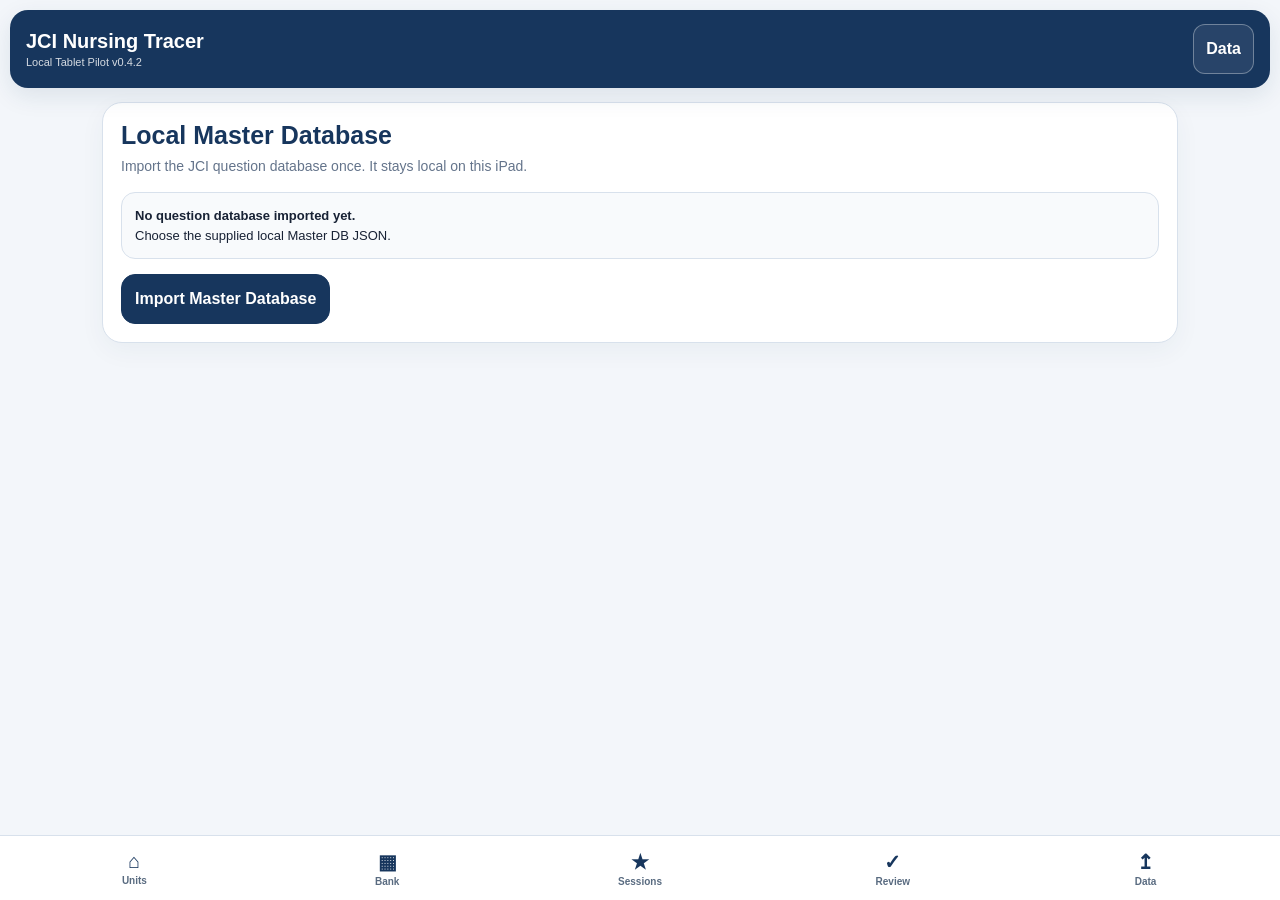
==== commit d210f32c: "Add files via upload" ====
--- a/jci-tracer/index.html
+++ b/jci-tracer/index.html
@@ -14,7 +14,7 @@
 </head>
 <body>
 <div id="app">
-<header class="top"><div><h1>JCI Nursing Tracer</h1><div class="subtitle">Local Tablet Pilot v0.4.1</div></div><button class="topBtn" id="dataBtn">Data</button></header>
+<header class="top"><div><h1>JCI Nursing Tracer</h1><div class="subtitle">Local Tablet Pilot v0.4.2</div></div><button class="topBtn" id="dataBtn">Data</button></header>
 <main>
 <section id="setupScreen" class="screen"><div class="card"><h2>Local Master Database</h2><p class="muted">Import the JCI question database once. It stays local on this iPad.</p><div id="dbStatus" class="statusCard"></div><div class="actions"><button class="primary" id="importDbBtn">Import Master Database</button></div><input type="file" id="dbFile" accept=".json,application/json" hidden></div></section>
 
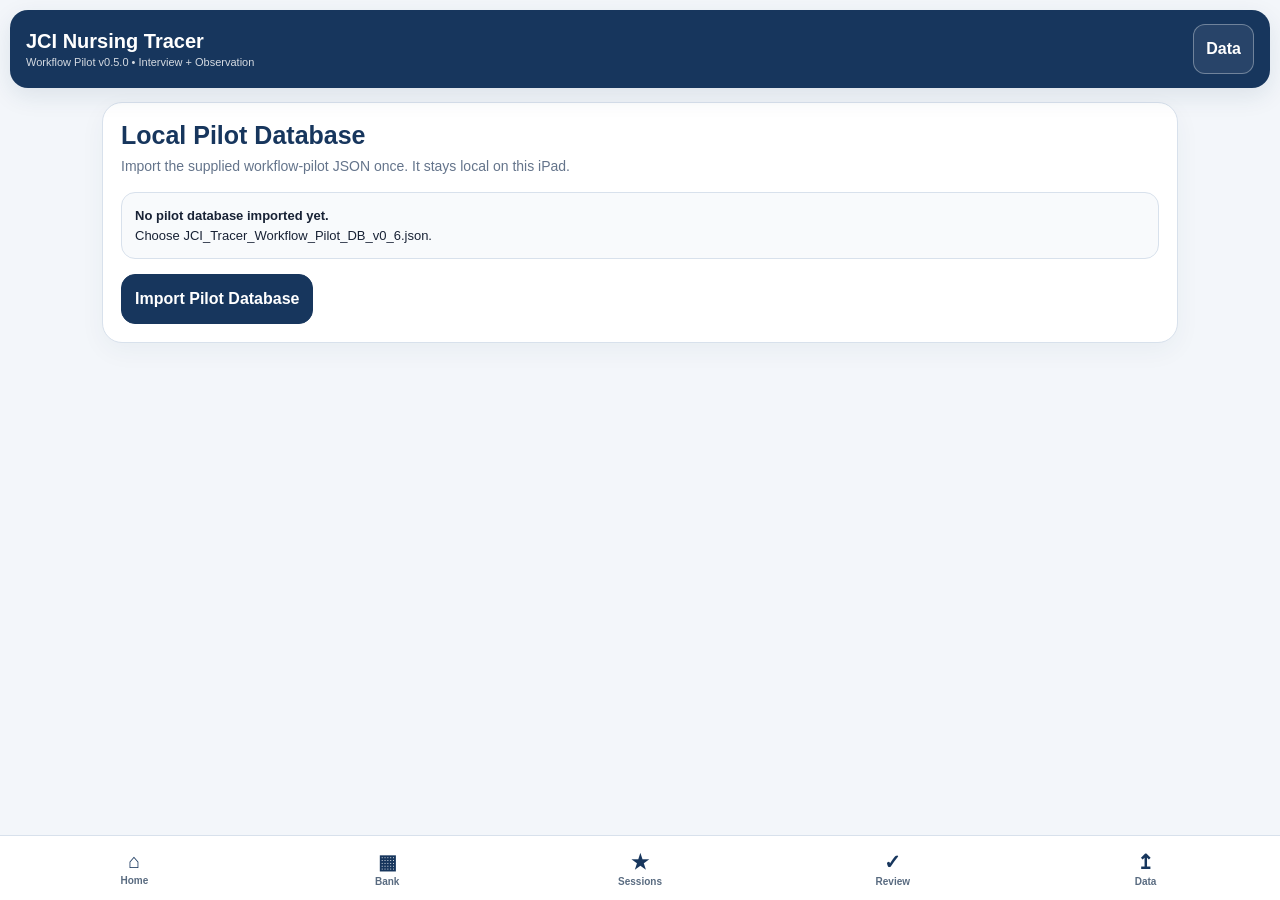
==== commit e2129fe5: "Add files via upload" ====
--- a/jci-tracer/index.html
+++ b/jci-tracer/index.html
@@ -14,52 +14,69 @@
 </head>
 <body>
 <div id="app">
-<header class="top"><div><h1>JCI Nursing Tracer</h1><div class="subtitle">Local Tablet Pilot v0.4.2</div></div><button class="topBtn" id="dataBtn">Data</button></header>
+<header class="top"><div><h1>JCI Nursing Tracer</h1><div class="subtitle">Workflow Pilot v0.5.0 • Interview + Observation</div></div><button class="topBtn" id="dataBtn">Data</button></header>
 <main>
-<section id="setupScreen" class="screen"><div class="card"><h2>Local Master Database</h2><p class="muted">Import the JCI question database once. It stays local on this iPad.</p><div id="dbStatus" class="statusCard"></div><div class="actions"><button class="primary" id="importDbBtn">Import Master Database</button></div><input type="file" id="dbFile" accept=".json,application/json" hidden></div></section>
 
-<section id="unitScreen" class="screen"><div class="card"><h2>Choose Unit</h2><p class="muted">Quick / generated session workflow.</p><div id="unitGrid" class="grid two"></div></div></section>
+<section id="setupScreen" class="screen"><div class="card"><h2>Local Pilot Database</h2><p class="muted">Import the supplied workflow-pilot JSON once. It stays local on this iPad.</p><div id="dbStatus" class="statusCard"></div><div class="actions"><button class="primary" id="importDbBtn">Import Pilot Database</button></div><input type="file" id="dbFile" accept=".json,application/json" hidden></div></section>
 
-<section id="staffScreen" class="screen"><div class="card"><h2 id="staffHeading">Staff & Role</h2><label>Staff ID</label><input id="staffId" type="text" autocomplete="off" placeholder="Enter Staff ID"><div class="sectionLabel">Role</div><div class="grid three"><button class="choice role" data-role="SN">Staff Nurse<small>SN</small></button><button class="choice role" data-role="CN">Charge Nurse<small>SN + CN</small></button><button class="choice role" data-role="HN">Head Nurse<small>SN + CN + HN</small></button></div><div id="staffStats" class="stats hidden"></div><div class="nav"><button class="secondary" data-back="unitScreen">Back</button><button id="staffContinue" class="primary grow">Continue</button></div></div></section>
+<section id="homeScreen" class="screen"><div class="card"><h2>Start New Round</h2><p class="muted">Choose what you are doing now. The two workflows stay separate.</p><div class="grid two activityGrid"><button class="mode activity" id="startInterview"><span>♙</span><b>Interview</b><small>Unit → Role → session type → Staff ID last → start.</small></button><button class="mode activity" id="startObservation"><span>◎</span><b>Observation</b><small>Unit → exact area/location → checklist. No Staff ID.</small></button></div><div class="pilotBanner"><b>Workflow Pilot</b><br>Question wording is frozen. Full policy verification and final wording review are intentionally pending until this workflow is field-tested.</div></div></section>
 
-<section id="modeScreen" class="screen"><div class="card"><h2>Choose Selection Mode</h2><div id="roundContext" class="context"></div><div class="grid two"><button class="mode" data-mode="general"><span>★</span><b>General Core</b><small>Use your General Core candidates / approved pool.</small></button><button class="mode" data-mode="patient"><span>⌁</span><b>Patient-Driven</b><small>Central line, pain, blood, post-op, restraint and more.</small></button><button class="mode" data-mode="chapter"><span>▦</span><b>By Chapter</b><small>Choose one or more JCI chapters.</small></button></div></div></section>
+<section id="interviewUnitScreen" class="screen"><div class="card"><h2>Interview — Choose Unit</h2><p class="muted">Counts show the scope-clean interview bank, not the number you will ask in one round.</p><div id="interviewUnitGrid" class="grid two"></div><div class="nav"><button class="secondary" data-back="homeScreen">Back</button></div></div></section>
 
-<section id="builderScreen" class="screen"><div class="card"><h2 id="builderTitle">Build Session</h2><p id="builderHelp" class="muted"></p>
-<div id="generalBuilder" class="hidden"><div class="sectionLabel">General Core Tier</div><div class="grid three"><button class="chip tier selected" data-tier="E1">E1 Essential</button><button class="chip tier" data-tier="E2">E2 Rotation</button><button class="chip tier" data-tier="E3">E3 Role-Specific</button></div><label class="selectLabel">General Core Decision</label><select id="gcDecisionFilter"><option value="all">All candidates</option><option value="pending">Pending only</option><option value="approved">Approved only</option></select></div>
-<div id="patientBuilder" class="hidden"><div class="sectionLabel">Patient / Situation</div><div id="tagGrid" class="grid two"></div></div>
+<section id="interviewRoleScreen" class="screen"><div class="card"><h2 id="interviewRoleHeading">Choose Role</h2><p class="muted">Staff ID comes only after the session content is ready.</p><div class="grid three"><button class="choice interviewRole" data-role="SN">Staff Nurse<small>SN questions</small></button><button class="choice interviewRole" data-role="CN">Charge Nurse<small>SN + CN questions</small></button><button class="choice interviewRole" data-role="HN">Head Nurse<small>SN + CN + HN questions</small></button></div><div class="nav"><button class="secondary" data-back="interviewUnitScreen">Back</button><button id="roleContinue" class="primary grow">Continue</button></div></div></section>
+
+<section id="interviewModeScreen" class="screen"><div class="card"><h2>How do you want to interview?</h2><div id="interviewContext" class="context"></div><div class="grid two modeGrid">
+<button class="mode interviewMode" data-mode="quick"><span>⚡</span><b>Quick Balanced</b><small>Default round. The pilot mixes General Core + unit questions + optional situation questions.</small></button>
+<button class="mode interviewMode" data-mode="general"><span>★</span><b>General Core</b><small>Focus only on common essential survey questions.</small></button>
+<button class="mode interviewMode" data-mode="situation"><span>⌁</span><b>Situation-Driven</b><small>Choose the patient/device/event that is actually present.</small></button>
+<button class="mode interviewMode" data-mode="chapter"><span>▦</span><b>By Chapter</b><small>Focus the interview on one or more JCI chapters.</small></button>
+<button class="mode interviewMode" data-mode="saved"><span>★</span><b>Saved Session</b><small>Run an exact reusable template created earlier from the Bank.</small></button>
+<button class="mode interviewMode" data-mode="manual"><span>☷</span><b>Manual from Bank</b><small>Open this unit/role Bank and choose the exact questions yourself.</small></button>
+</div><div class="nav"><button class="secondary" data-back="interviewRoleScreen">Back</button></div></div></section>
+
+<section id="builderScreen" class="screen"><div class="card"><h2 id="builderTitle">Build Interview</h2><p id="builderHelp" class="muted"></p>
+<div id="quickBuilder" class="hidden"><div class="sectionLabel">Optional patient / situation</div><p class="micro">Leave blank for General + Unit questions only. Select a situation only when it is actually relevant now.</p><div id="quickTagGrid" class="grid two"></div></div>
+<div id="generalBuilder" class="hidden"><div class="sectionLabel">General Core Tier</div><div class="grid three"><button class="chip tier selected" data-tier="E1">E1 Essential</button><button class="chip tier" data-tier="E2">E2 Rotation</button><button class="chip tier" data-tier="E3">E3 Role-Specific</button></div></div>
+<div id="situationBuilder" class="hidden"><div class="sectionLabel">Patient / Situation</div><div id="tagGrid" class="grid two"></div></div>
 <div id="chapterBuilder" class="hidden"><div class="sectionLabel">Chapter</div><div id="chapterGrid" class="grid four"></div></div>
 <label class="selectLabel">Questions this session</label><select id="questionCount"><option value="5">5 — Quick check</option><option value="8" selected>8 — Short round</option><option value="12">12 — Focused round</option><option value="20">20 — Extended round</option><option value="custom">Custom number</option><option value="all">All matching</option></select><input id="customCount" class="hidden" type="number" inputmode="numeric" min="1" max="100" placeholder="Enter number of questions">
-<label class="check"><input type="checkbox" id="avoidAsked" checked> Prioritize questions not previously asked to this Staff ID</label><label class="check"><input type="checkbox" id="hideNotRelevant" checked> Exclude questions marked Not Relevant in this unit</label><div id="matchSummary" class="matchSummary"></div><div class="nav"><button class="secondary" data-back="modeScreen">Back</button><button id="startSession" class="primary grow">Start Session</button></div></div></section>
+<label class="check"><input type="checkbox" id="avoidAsked" checked> Prioritize questions not previously asked to this Staff ID</label><label class="check"><input type="checkbox" id="hideNotRelevant" checked> Exclude questions locally flagged Not Relevant</label><div id="matchSummary" class="matchSummary"></div><div class="pilotNote">Quick Balanced selection is a workflow-pilot aid only. Final operational prioritization will be refined after field testing and policy/content review.</div><div class="nav"><button class="secondary" data-back="interviewModeScreen">Back</button><button id="builderContinue" class="primary grow">Continue to Staff ID</button></div></div></section>
 
-<section id="bankUnitScreen" class="screen"><div class="card"><h2>Question Bank</h2><p class="muted">Browse every question in a unit, open details, or manually select questions.</p><div id="bankUnitGrid" class="grid two"></div></div></section>
-<section id="bankScreen" class="screen"><div class="card"><div class="headingRow"><div><h2 id="bankHeading">Question Bank</h2><div id="bankCount" class="muted compact"></div></div><button class="secondary" id="bankChangeUnit">Change Unit</button></div>
-<div class="bankFilters"><div><label>Target Role</label><select id="bankRole"><option value="SN">Staff Nurse</option><option value="CN">Charge Nurse</option><option value="HN">Head Nurse</option></select></div><div><label>Type</label><select id="bankType"><option value="ALL">All</option><option value="C">Core (C)</option><option value="U">Unit-specific (U)</option></select></div><div><label>Chapter</label><select id="bankChapter"><option value="ALL">All Chapters</option></select></div></div><label>Search questions</label><input id="bankSearch" type="search" placeholder="Search text, topic, standard..."><div class="selectionBar"><b id="selectedCount">0 selected</b><button id="reviewSelection" class="primary">Review Selection</button></div><div id="bankList" class="bankList"></div></div></section>
+<section id="staffConfirmScreen" class="screen"><div class="card"><h2>Staff ID — Final Step</h2><p class="muted">The interview content is already selected. Enter the Staff ID only now, immediately before starting.</p><div id="staffConfirmContext" class="context"></div><label>Staff ID</label><input id="staffConfirmId" type="text" autocomplete="off" placeholder="Enter Staff ID"><div id="staffConfirmStats" class="stats hidden"></div><div class="nav"><button id="staffConfirmBack" class="secondary">Back</button><button id="staffConfirmStart" class="primary grow">Start Interview</button></div></div></section>
 
-<section id="selectionScreen" class="screen"><div class="card"><h2>Selected Questions</h2><p class="muted">This order will be used for a Manual Session or Saved Session.</p><div id="selectionList"></div><div class="actions stickyActions"><button id="startManual" class="primary grow">Start Manual Session</button><button id="saveTemplate" class="secondary grow">Save Session</button></div><div class="nav"><button class="secondary" data-back="bankScreen">Back to Bank</button></div></div></section>
+<section id="bankUnitScreen" class="screen"><div class="card"><h2>Interview Bank</h2><p class="muted">Use the Bank to browse, build a one-time Manual Session, or save a reusable template.</p><div id="bankUnitGrid" class="grid two"></div></div></section>
+<section id="bankRoleScreen" class="screen"><div class="card"><h2 id="bankRoleHeading">Bank — Choose Role</h2><div class="grid three"><button class="choice bankRoleChoice" data-role="SN">Staff Nurse</button><button class="choice bankRoleChoice" data-role="CN">Charge Nurse</button><button class="choice bankRoleChoice" data-role="HN">Head Nurse</button></div><div class="nav"><button class="secondary" data-back="bankUnitScreen">Back</button></div></div></section>
+<section id="bankScreen" class="screen"><div class="card"><div class="headingRow"><div><h2 id="bankHeading">Interview Bank</h2><div id="bankCount" class="muted compact"></div></div><button class="secondary" id="bankChange">Change</button></div>
+<div class="bankFilters"><div><label>Role</label><select id="bankRole"><option value="SN">Staff Nurse</option><option value="CN">Charge Nurse</option><option value="HN">Head Nurse</option></select></div><div><label>Type</label><select id="bankType"><option value="ALL">All</option><option value="C">Core (C)</option><option value="U">Unit-specific (U)</option></select></div><div><label>Chapter</label><select id="bankChapter"><option value="ALL">All Chapters</option></select></div></div><label>Search questions</label><input id="bankSearch" type="search" placeholder="Search question, topic, standard..."><div class="selectionBar"><b id="selectedCount">0 selected</b><button id="reviewSelection" class="primary">Review Selection</button></div><div id="bankList" class="bankList"></div></div></section>
 
-<section id="savedUnitScreen" class="screen"><div class="card"><h2>Saved Sessions</h2><p class="muted">Choose a unit to use a session template you prepared earlier.</p><div id="savedUnitGrid" class="grid two"></div></div></section>
-<section id="savedScreen" class="screen"><div class="card"><div class="headingRow"><div><h2 id="savedHeading">Saved Sessions</h2><div id="savedCount" class="muted compact"></div></div><button class="secondary" id="savedChangeUnit">Change Unit</button></div><div id="savedList"></div></div></section>
+<section id="selectionScreen" class="screen"><div class="card"><h2>Selected Questions</h2><p class="muted">Reorder if needed. Start Now is one-time. Save & Start also stores this exact set as a reusable template.</p><div id="selectionList"></div><div class="actions stickyActions"><button id="startManual" class="primary grow">Start Now</button><button id="saveAndStart" class="primary grow">Save & Start</button><button id="saveTemplate" class="secondary grow">Save Only</button></div><div class="nav"><button class="secondary" data-back="bankScreen">Back to Bank</button></div></div></section>
 
-<section id="questionScreen" class="screen"><div class="card questionCard"><div class="questionTop"><div><div id="questionBadges" class="badges"></div><div id="questionContext" class="micro"></div></div><button id="pinBtn" class="pin">☆ Pin</button></div><div class="progress"><div id="progressFill"></div></div><div id="questionText" class="questionText"></div><div class="infoGrid"><button class="info" data-info="expected">JCI Expected</button><button class="info" data-info="policy">Dallah Policy</button><button class="info" data-info="standard">Standard</button><button class="info" data-info="me">ME</button></div>
-<div class="staffResultPanel"><div class="reviewHeader"><span>Staff Result</span><b id="staffResultCurrent">Not scored</b></div><div class="resultButtons"><button class="understood" data-result="Understood">Understood</button><button class="partial" data-result="Partial">Partial</button><button class="notunderstood" data-result="Not Understood">Not Understood</button><button class="notasked" data-result="Not Asked">Not Asked</button></div><label>Staff note — optional</label><textarea id="staffNote" placeholder="Short note about the staff response..."></textarea></div>
-<div class="questionIssueRow"><button id="questionIssueBtn" class="secondary">⚑ Review This Question</button><span id="questionIssueSummary" class="micro"></span></div><div class="nav triple"><button id="prevQuestion" class="secondary">Previous</button><button id="skipQuestion" class="secondary">Skip</button><button id="nextQuestion" class="primary grow">Save & Next</button></div></div></section>
+<section id="savedUnitScreen" class="screen"><div class="card"><h2>Saved Sessions</h2><p class="muted">Templates store only question IDs/order + unit + role. Staff ID and results are never stored in the template.</p><div id="savedUnitGrid" class="grid two"></div></div></section>
+<section id="savedScreen" class="screen"><div class="card"><div class="headingRow"><div><h2 id="savedHeading">Saved Sessions</h2><div id="savedCount" class="muted compact"></div></div><button class="secondary" id="savedChangeUnit">Change Unit</button></div><div id="savedFilterNote" class="micro"></div><div id="savedList"></div></div></section>
 
-<section id="summaryScreen" class="screen"><div class="card"><h2>Session Complete</h2><div id="sessionSummary"></div><div class="nav"><button id="sameStaffNewSelection" class="secondary">New Selection</button><button id="newStaffRound" class="primary grow">Another Staff</button></div></div></section>
+<section id="questionScreen" class="screen"><div class="card questionCard"><div class="questionTop"><div><div id="questionBadges" class="badges"></div><div id="questionContext" class="micro"></div></div><button id="pinBtn" class="pin">☆ Pin</button></div><div class="progress"><div id="progressFill"></div></div><div id="questionText" class="questionText"></div><div class="policyPending">Local policy answer shown here is still pending the planned full policy verification. JCI/source wording remains the controlled baseline.</div><div class="infoGrid"><button class="info" data-info="expected">JCI Expected</button><button class="info" data-info="policy">Local Policy — Pilot</button><button class="info" data-info="standard">Standard</button><button class="info" data-info="me">ME</button></div>
+<div class="staffResultPanel"><div class="reviewHeader"><span>Staff Result</span><b id="staffResultCurrent">Not scored</b></div><div class="resultButtons"><button class="understood" data-result="Understood">Understood</button><button class="partial" data-result="Partial">Partial</button><button class="notunderstood" data-result="Not Understood">Not Understood</button><button class="notasked" data-result="Not Asked">Not Asked</button></div><label>Staff note — optional</label><textarea id="staffNote" placeholder="Short note about the staff response..."></textarea></div><div class="questionIssueRow"><button id="questionIssueBtn" class="secondary">⚑ Flag This Question</button><span id="questionIssueSummary" class="micro"></span></div><div class="nav triple"><button id="prevQuestion" class="secondary">Previous</button><button id="skipQuestion" class="secondary">Skip</button><button id="nextQuestion" class="primary grow">Save & Next</button></div></div></section>
 
-<section id="reviewHomeScreen" class="screen"><div class="card"><h2>Review</h2><p class="muted">Question quality and staff performance are kept separate.</p><div class="grid three"><button class="mode reviewMode" data-reviewmode="questions"><span>✎</span><b>Question Review</b><small>Needs rewrite, local check, hold, unreviewed.</small></button><button class="mode reviewMode" data-reviewmode="staff"><span>♙</span><b>Staff Review</b><small>Enter Staff ID and see all sessions/results.</small></button><button class="mode reviewMode" data-reviewmode="unit"><span>▤</span><b>Unit Results</b><small>Simple counts, weak points and export.</small></button></div></div></section>
-<section id="questionReviewUnitScreen" class="screen"><div class="card"><h2>Question Review — Choose Unit</h2><div id="questionReviewUnitGrid" class="grid two"></div></div></section>
-<section id="questionReviewScreen" class="screen"><div class="card"><div class="headingRow"><div><h2 id="questionReviewHeading">Question Review</h2><div class="muted compact">Operational question-quality review only.</div></div><button class="secondary" id="questionReviewChangeUnit">Change Unit</button></div><div class="bankFilters"><div><label>Status</label><select id="questionReviewStatus"><option value="ACTION">Needs action</option><option value="UNREVIEWED">Unreviewed</option><option value="NOT_RELEVANT">Not Relevant</option><option value="ALL">All</option></select></div><div><label>Chapter</label><select id="questionReviewChapter"><option value="ALL">All Chapters</option></select></div></div><div id="questionReviewList" class="bankList"></div></div></section>
+<section id="summaryScreen" class="screen"><div class="card"><h2>Interview Complete</h2><div id="sessionSummary"></div><div class="nav"><button id="sameStaffNewSelection" class="secondary">New Selection</button><button id="anotherInterview" class="primary grow">Another Interview</button></div></div></section>
+
+<section id="observationUnitScreen" class="screen"><div class="card"><h2>Observation — Choose Unit</h2><p class="muted">The observation bank is sourced from the existing Nursing Unit Readiness Checklist, then scope-filtered.</p><div id="observationUnitGrid" class="grid two"></div><div class="nav"><button class="secondary" data-back="homeScreen">Back</button></div></div></section>
+<section id="observationAreaScreen" class="screen"><div class="card"><div class="headingRow"><div><h2 id="observationAreaHeading">Where are you now?</h2><div class="muted compact">Choose the exact area/location. Only checks mapped to that area are shown.</div></div><button id="obsChangeUnit" class="secondary">Change Unit</button></div><div id="obsSourceGap" class="pilotBanner hidden"></div><div id="observationAreaGrid" class="grid two"></div></div></section>
+<section id="observationCheckScreen" class="screen"><div class="card questionCard"><div class="questionTop"><div><div id="obsBadges" class="badges"></div><div id="obsContext" class="micro"></div></div></div><div class="progress"><div id="obsProgressFill"></div></div><div id="obsCheckText" class="questionText"></div><div class="infoGrid"><button class="info" id="obsHowBtn">How to Check</button><button class="info" id="obsEvidenceBtn">Evidence / Ask Who</button><button class="info" id="obsStandardBtn">Standard</button><button class="info" id="obsMeBtn">ME</button></div><div class="staffResultPanel"><div class="reviewHeader"><span>Observation Result</span><b id="obsResultCurrent">Not scored</b></div><div class="resultButtons"><button class="understood" data-obsresult="Compliant">Compliant</button><button class="partial" data-obsresult="Partial">Partial</button><button class="notunderstood" data-obsresult="Non-Compliant">Non-Compliant</button><button class="notasked" data-obsresult="N/A">N/A</button></div><label>Finding / note — optional</label><textarea id="obsNote" placeholder="Short finding, location detail, corrective follow-up..."></textarea></div><div class="nav triple"><button id="prevObs" class="secondary">Previous</button><button id="skipObs" class="secondary">Skip</button><button id="nextObs" class="primary grow">Save & Next</button></div></div></section>
+<section id="observationSummaryScreen" class="screen"><div class="card"><h2>Observation Complete</h2><div id="observationSummary"></div><div class="nav"><button id="nextObservationArea" class="secondary">Choose Another Area</button><button id="observationHome" class="primary grow">Home</button></div></div></section>
+
+<section id="reviewHomeScreen" class="screen"><div class="card"><h2>Review</h2><p class="muted">Interview performance and observation findings are kept separate.</p><div class="grid three"><button class="mode reviewMode" data-reviewmode="staff"><span>♙</span><b>Staff Review</b><small>Enter Staff ID and see interview history.</small></button><button class="mode reviewMode" data-reviewmode="unit"><span>▤</span><b>Interview Results</b><small>Unit-level interview gaps and counts.</small></button><button class="mode reviewMode" data-reviewmode="observation"><span>◎</span><b>Observation Results</b><small>Unit observation findings by area.</small></button></div></div></section>
 <section id="staffReviewScreen" class="screen"><div class="card"><h2>Staff Review</h2><div class="inlineForm"><input id="staffReviewId" placeholder="Enter Staff ID"><button id="loadStaffReview" class="primary">Load</button></div><div id="staffReviewOutput"></div></div></section>
-<section id="unitResultsUnitScreen" class="screen"><div class="card"><h2>Unit Results — Choose Unit</h2><div id="unitResultsUnitGrid" class="grid two"></div></div></section>
-<section id="unitResultsScreen" class="screen"><div class="card"><div class="headingRow"><div><h2 id="unitResultsHeading">Unit Results</h2><div class="muted compact">Simple pilot analytics from recorded staff responses.</div></div><button class="secondary" id="unitResultsChangeUnit">Change Unit</button></div><div class="inlineForm"><select id="resultPeriod"><option value="TODAY">Today</option><option value="7D" selected>Last 7 days</option><option value="ALL">All</option></select><button id="exportUnitCsv" class="secondary">Export CSV</button></div><div id="unitResultsOutput"></div></div></section>
+<section id="unitResultsUnitScreen" class="screen"><div class="card"><h2>Interview Results — Choose Unit</h2><div id="unitResultsUnitGrid" class="grid two"></div></div></section>
+<section id="unitResultsScreen" class="screen"><div class="card"><div class="headingRow"><div><h2 id="unitResultsHeading">Interview Results</h2><div class="muted compact">Pilot analytics from recorded interview responses.</div></div><button class="secondary" id="unitResultsChangeUnit">Change Unit</button></div><div class="inlineForm"><select id="resultPeriod"><option value="TODAY">Today</option><option value="7D" selected>Last 7 days</option><option value="ALL">All</option></select><button id="exportUnitCsv" class="secondary">Export CSV</button></div><div id="unitResultsOutput"></div></div></section>
+<section id="obsResultsUnitScreen" class="screen"><div class="card"><h2>Observation Results — Choose Unit</h2><div id="obsResultsUnitGrid" class="grid two"></div></div></section>
+<section id="obsResultsScreen" class="screen"><div class="card"><div class="headingRow"><div><h2 id="obsResultsHeading">Observation Results</h2><div class="muted compact">Pilot observation findings by location.</div></div><button class="secondary" id="obsResultsChangeUnit">Change Unit</button></div><div class="inlineForm"><select id="obsResultPeriod"><option value="TODAY">Today</option><option value="7D" selected>Last 7 days</option><option value="ALL">All</option></select><button id="exportObsUnitCsv" class="secondary">Export CSV</button></div><div id="obsResultsOutput"></div></div></section>
 
-<section id="dataScreen" class="screen"><div class="card"><h2>Data</h2><div id="dataSummary" class="statusCard"></div><div class="grid two"><button id="exportBackupBtn" class="primary">Export Backup</button><button id="importBackupBtn" class="secondary">Restore Backup</button><button id="replaceMasterBtn" class="secondary">Replace Master Database</button><button id="exportAllCsvBtn" class="secondary">Export All Results CSV</button></div><p class="micro">Backup is for restoring this local app state. CSV export is for reports/analysis.</p><input type="file" id="backupFile" accept=".json,application/json" hidden></div></section>
+<section id="dataScreen" class="screen"><div class="card"><h2>Data</h2><div id="dataSummary" class="statusCard"></div><div class="grid two"><button id="exportBackupBtn" class="primary">Export Backup</button><button id="importBackupBtn" class="secondary">Restore Backup</button><button id="replaceMasterBtn" class="secondary">Replace Pilot Database</button><button id="exportAllCsvBtn" class="secondary">Export Interview CSV</button><button id="exportAllObsCsvBtn" class="secondary">Export Observation CSV</button></div><p class="micro">Backup protects local interview history, observation rounds, question flags and saved templates. Replacing the pilot database does not clear those stores.</p><input type="file" id="backupFile" accept=".json,application/json" hidden></div></section>
+
 </main>
-<nav class="bottom"><button data-mainnav="unit"><span>⌂</span>Units</button><button data-mainnav="bank"><span>▦</span>Bank</button><button data-mainnav="saved"><span>★</span>Sessions</button><button data-mainnav="review"><span>✓</span>Review</button><button data-mainnav="data"><span>↥</span>Data</button></nav>
+<nav class="bottom"><button data-mainnav="home"><span>⌂</span>Home</button><button data-mainnav="bank"><span>▦</span>Bank</button><button data-mainnav="saved"><span>★</span>Sessions</button><button data-mainnav="review"><span>✓</span>Review</button><button data-mainnav="data"><span>↥</span>Data</button></nav>
 </div>
 <div id="modal" class="modal hidden"><div class="sheet"><div class="sheetHead"><h3 id="modalTitle"></h3><button id="modalClose">×</button></div><div id="modalBody" class="sheetBody"></div></div></div>
-<div id="sourceModal" class="modal sourceModal hidden"><div class="sheet sourceSheet"><div class="sheetHead"><h3 id="sourceModalTitle"></h3><button id="sourceModalClose">×</button></div><div id="sourceModalBody" class="sheetBody"></div></div></div>
-
-<input type="file" id="backupFileGlobal" accept=".json,application/json" hidden><div id="toast" class="toast hidden"></div>
+<div id="toast" class="toast hidden"></div>
 <script src="./app.js"></script>
-</body></html>+</body></html>
--- a/jci-tracer/style.css
+++ b/jci-tracer/style.css
@@ -16,3 +16,5 @@
 .reviewNotePreview{background:#f7f9fb;color:#526277}.rewritePreview{background:#fff4d8;color:#705000}
 .qrv.active{outline:3px solid #2f75b544;background:#eaf3fb}
 @media(max-width:720px){.jciRefRow{grid-template-columns:1fr}.jciRefCode{padding-top:0}}
+.activityGrid{margin-top:14px}.activity{min-height:145px}.pilotBanner,.pilotNote,.policyPending{border:1px solid #ead79e;background:#fff8df;color:#634f14;border-radius:14px;padding:12px 14px;line-height:1.45;margin-top:14px;font-size:12px}.pilotNote{margin-bottom:8px}.policyPending{font-size:11px;margin:8px 0 14px}.conditionalBadge{background:#fff1c8!important;color:#815d00!important}.modeGrid .mode{min-height:128px}.activityGrid .mode span{font-size:32px}.obsAreaBtn small{font-weight:600}.stats .stat b{overflow-wrap:anywhere;font-size:16px}
+@media(max-width:720px){.activityGrid{grid-template-columns:1fr!important}.modeGrid{grid-template-columns:1fr!important}.activity{min-height:110px}}
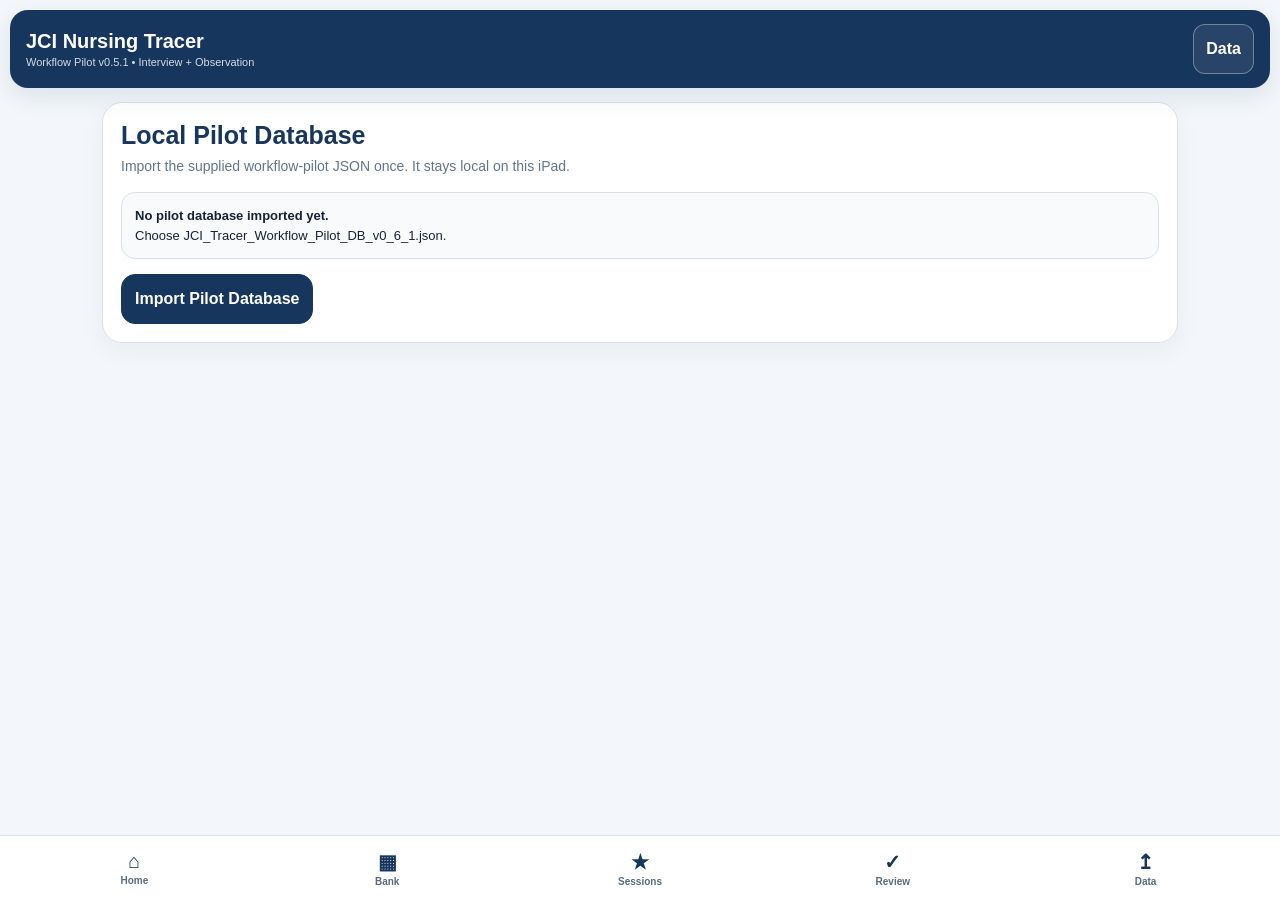
==== commit f8cb8814: "Add files via upload" ====
--- a/jci-tracer/index.html
+++ b/jci-tracer/index.html
@@ -14,7 +14,7 @@
 </head>
 <body>
 <div id="app">
-<header class="top"><div><h1>JCI Nursing Tracer</h1><div class="subtitle">Workflow Pilot v0.5.0 • Interview + Observation</div></div><button class="topBtn" id="dataBtn">Data</button></header>
+<header class="top"><div><h1>JCI Nursing Tracer</h1><div class="subtitle">Workflow Pilot v0.5.1 • Interview + Observation</div></div><button class="topBtn" id="dataBtn">Data</button></header>
 <main>
 
 <section id="setupScreen" class="screen"><div class="card"><h2>Local Pilot Database</h2><p class="muted">Import the supplied workflow-pilot JSON once. It stays local on this iPad.</p><div id="dbStatus" class="statusCard"></div><div class="actions"><button class="primary" id="importDbBtn">Import Pilot Database</button></div><input type="file" id="dbFile" accept=".json,application/json" hidden></div></section>
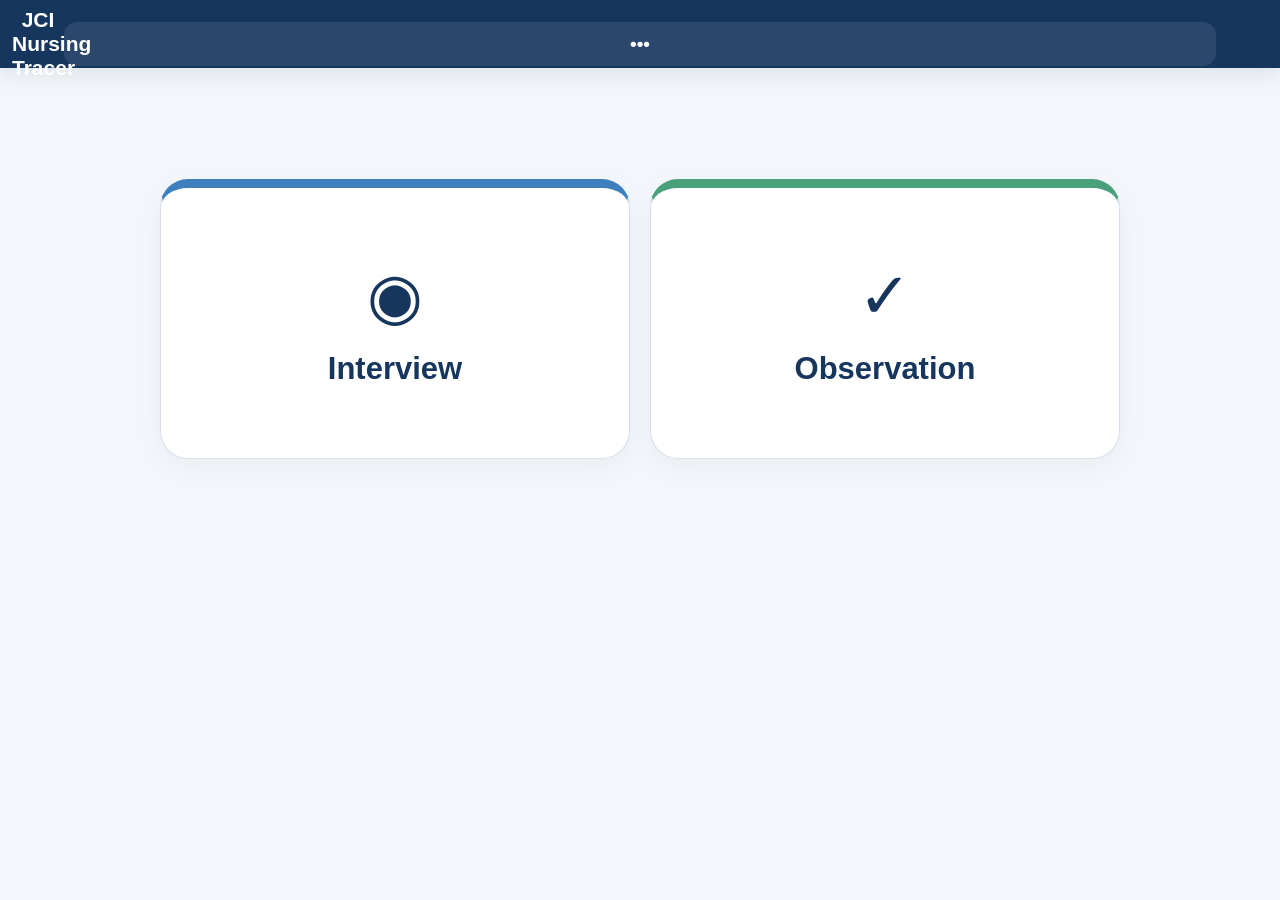
==== commit 3af3d36f: "Add files via upload" ====
--- a/jci-tracer/index.html
+++ b/jci-tracer/index.html
@@ -1,82 +1,39 @@
 <!doctype html>
 <html lang="en">
 <head>
-<meta charset="utf-8">
-<meta name="viewport" content="width=device-width,initial-scale=1,viewport-fit=cover">
-<meta name="theme-color" content="#17365d">
-<meta name="apple-mobile-web-app-capable" content="yes">
-<meta name="apple-mobile-web-app-status-bar-style" content="default">
-<meta name="apple-mobile-web-app-title" content="JCI Tracer">
-<link rel="apple-touch-icon" href="./icons/icon-180.png">
-<link rel="manifest" href="./manifest.webmanifest">
-<link rel="stylesheet" href="./style.css">
-<title>JCI Nursing Tracer</title>
+  <meta charset="utf-8"><meta name="viewport" content="width=device-width,initial-scale=1,viewport-fit=cover">
+  <meta name="theme-color" content="#17365d"><meta name="apple-mobile-web-app-capable" content="yes"><meta name="apple-mobile-web-app-status-bar-style" content="default"><meta name="apple-mobile-web-app-title" content="JCI Tracer">
+  <link rel="apple-touch-icon" href="./icons/icon-180.png"><link rel="manifest" href="./manifest.webmanifest"><link rel="stylesheet" href="./style.css"><title>JCI Nursing Tracer</title>
 </head>
-<body>
-<div id="app">
-<header class="top"><div><h1>JCI Nursing Tracer</h1><div class="subtitle">Workflow Pilot v0.5.1 • Interview + Observation</div></div><button class="topBtn" id="dataBtn">Data</button></header>
+<body><div id="app">
+<header class="topbar"><button id="headerBack" class="iconBtn hidden" aria-label="Back">‹</button><h1>JCI Nursing Tracer</h1><button id="menuBtn" class="iconBtn" aria-label="Menu">•••</button></header>
 <main>
+<section id="setupScreen" class="screen"><div class="panel narrow"><h2>Set Up</h2><p class="muted">Import the workflow database to begin.</p><div id="dbStatus" class="notice"></div><button id="importDbBtn" class="primary wide">Import Database</button><input id="dbFile" type="file" accept=".json,application/json" hidden></div></section>
+<section id="homeScreen" class="screen"><div class="homeChoices"><button id="startInterview" class="homeChoice interviewAccent"><span class="homeIcon">◉</span><b>Interview</b></button><button id="startObservation" class="homeChoice observationAccent"><span class="homeIcon">✓</span><b>Observation</b></button></div></section>
+<section id="utilityScreen" class="screen"><div class="panel"><h2>Menu</h2><div class="grid two"><button id="menuHistory" class="choice"><b>History & Review</b><small>Completed interviews and rounds</small></button><button id="menuSaved" class="choice"><b>Saved Sessions</b><small>Reusable interview templates</small></button><button id="menuBank" class="choice"><b>Interview Bank</b><small>Browse or build a session</small></button><button id="menuData" class="choice"><b>Data & Backup</b><small>Export, restore, or replace database</small></button></div></div></section>
 
-<section id="setupScreen" class="screen"><div class="card"><h2>Local Pilot Database</h2><p class="muted">Import the supplied workflow-pilot JSON once. It stays local on this iPad.</p><div id="dbStatus" class="statusCard"></div><div class="actions"><button class="primary" id="importDbBtn">Import Pilot Database</button></div><input type="file" id="dbFile" accept=".json,application/json" hidden></div></section>
+<section id="interviewUnitScreen" class="screen"><div class="panel"><h2>Choose Unit</h2><div id="interviewUnitGrid" class="grid two"></div></div></section>
+<section id="interviewRoleScreen" class="screen"><div class="panel narrow"><h2 id="interviewRoleHeading">Choose Role</h2><div class="grid three roleGrid"><button class="choice interviewRole" data-role="SN">Staff Nurse</button><button class="choice interviewRole" data-role="CN">Charge Nurse</button><button class="choice interviewRole" data-role="HN">Head Nurse</button></div></div></section>
+<section id="interviewModeScreen" class="screen"><div class="panel"><h2>Choose Interview</h2><div id="interviewContext" class="contextLine"></div><div class="grid two modeGrid"><button class="mode interviewMode" data-mode="quick"><span>◈</span><b>General Round</b><small>Mixed questions</small></button><button class="mode interviewMode" data-mode="general"><span>●</span><b>Core Questions</b><small>Common essentials</small></button><button class="mode interviewMode" data-mode="situation"><span>◎</span><b>Patient / Situation</b><small>Current patient, device, procedure, or event</small></button><button class="mode interviewMode" data-mode="chapter"><span>▦</span><b>By Chapter</b><small>Select JCI chapter</small></button><button class="mode interviewMode spanTwo" data-mode="more"><span>•••</span><b>More</b><small>Saved Session or Manual Bank</small></button></div></div></section>
+<section id="moreInterviewScreen" class="screen"><div class="panel narrow"><h2>More</h2><div class="grid two"><button id="openSavedFromFlow" class="choice"><b>Saved Session</b><small>Use a reusable template</small></button><button id="openManualFromFlow" class="choice"><b>Manual Bank</b><small>Select exact questions</small></button></div></div></section>
+<section id="builderScreen" class="screen"><div class="panel narrow"><h2 id="builderTitle">Configure</h2><div id="builderGrid" class="grid two"></div><div class="simpleConfig"><label>Questions</label><select id="builderCount"><option value="5">5</option><option value="8" selected>8</option><option value="12">12</option><option value="20">20</option></select></div><div id="builderStatus" class="micro"></div><button id="builderContinue" class="primary wide">Continue</button></div></section>
+<section id="staffConfirmScreen" class="screen"><div class="panel narrow"><h2>Staff ID</h2><div id="staffConfirmContext" class="contextLine"></div><label>Staff ID</label><input id="staffConfirmId" type="text" autocomplete="off" placeholder="Enter Staff ID"><button id="changeQuestionCount" class="textBtn">Change question number</button><button id="staffConfirmStart" class="primary wide">Start Interview</button></div></section>
 
-<section id="homeScreen" class="screen"><div class="card"><h2>Start New Round</h2><p class="muted">Choose what you are doing now. The two workflows stay separate.</p><div class="grid two activityGrid"><button class="mode activity" id="startInterview"><span>♙</span><b>Interview</b><small>Unit → Role → session type → Staff ID last → start.</small></button><button class="mode activity" id="startObservation"><span>◎</span><b>Observation</b><small>Unit → exact area/location → checklist. No Staff ID.</small></button></div><div class="pilotBanner"><b>Workflow Pilot</b><br>Question wording is frozen. Full policy verification and final wording review are intentionally pending until this workflow is field-tested.</div></div></section>
+<section id="bankSetupScreen" class="screen"><div class="panel narrow"><h2>Interview Bank</h2><label>Unit</label><select id="bankUnit"></select><label>Role</label><select id="bankRole"><option value="SN">Staff Nurse</option><option value="CN">Charge Nurse</option><option value="HN">Head Nurse</option></select><button id="openBankBtn" class="primary wide">Open Bank</button></div></section>
+<section id="bankScreen" class="screen"><div class="panel"><div class="headingRow"><div><h2 id="bankHeading">Manual Bank</h2><div id="bankCount" class="micro"></div></div><button id="bankBack" class="secondary compactBtn">Back</button></div><div class="bankFilters"><input id="bankSearch" type="search" placeholder="Search questions"><select id="bankChapter"></select></div><div class="selectionBar"><b id="selectedCount">0 selected</b><button id="reviewSelection" class="primary compactBtn">Review</button></div><div id="bankList"></div></div></section>
+<section id="selectionScreen" class="screen"><div class="panel"><h2>Selected Questions</h2><div id="selectionList"></div><div class="stickyFooter"><button id="selectionBack" class="secondary">Back</button><button id="startManual" class="primary">Start Now</button><button id="saveAndStart" class="primary">Save & Start</button></div></div></section>
+<section id="savedScreen" class="screen"><div class="panel"><div class="headingRow"><div><h2>Saved Sessions</h2><div id="savedContext" class="micro"></div></div><button id="savedChange" class="secondary compactBtn">Change</button></div><div id="savedList"></div></div></section>
 
-<section id="interviewUnitScreen" class="screen"><div class="card"><h2>Interview — Choose Unit</h2><p class="muted">Counts show the scope-clean interview bank, not the number you will ask in one round.</p><div id="interviewUnitGrid" class="grid two"></div><div class="nav"><button class="secondary" data-back="homeScreen">Back</button></div></div></section>
+<section id="interviewRunScreen" class="screen"><div class="panel runPanel"><div class="runHeader"><div><h2>Interview</h2><div id="interviewRunContext" class="contextLine"></div></div><div id="interviewProgress" class="progressText">0 of 0 completed</div></div><div class="progress"><div id="interviewProgressFill"></div></div><div id="interviewQuestionList" class="accordionList"></div><div class="stickyFooter"><button id="finishInterview" class="primary wide">Finish Session</button></div></div></section>
+<section id="interviewSummaryScreen" class="screen"><div class="panel"><h2>Interview Complete</h2><div id="interviewSummary"></div><div class="grid two summaryActions"><button id="reviewInterviewGaps" class="secondary">Review Gaps</button><button id="nextStaffSameSetup" class="primary">Next Staff — Same Setup</button><button id="sameStaffNewQuestions" class="secondary">Same Staff — New Questions</button><button id="sameUnitNewSetup" class="secondary">Same Unit — New Setup</button><button id="changeInterviewUnit" class="secondary">Change Unit</button><button class="textBtn" data-home>Home</button></div></div></section>
 
-<section id="interviewRoleScreen" class="screen"><div class="card"><h2 id="interviewRoleHeading">Choose Role</h2><p class="muted">Staff ID comes only after the session content is ready.</p><div class="grid three"><button class="choice interviewRole" data-role="SN">Staff Nurse<small>SN questions</small></button><button class="choice interviewRole" data-role="CN">Charge Nurse<small>SN + CN questions</small></button><button class="choice interviewRole" data-role="HN">Head Nurse<small>SN + CN + HN questions</small></button></div><div class="nav"><button class="secondary" data-back="interviewUnitScreen">Back</button><button id="roleContinue" class="primary grow">Continue</button></div></div></section>
+<section id="observationUnitScreen" class="screen"><div class="panel"><h2>Choose Unit</h2><div id="observationUnitGrid" class="grid two"></div></div></section>
+<section id="observationAreaScreen" class="screen"><div class="panel"><div class="headingRow"><div><h2 id="observationAreaHeading">Choose Area</h2><div id="observationRoundProgress" class="micro"></div></div><button id="obsChangeUnit" class="secondary compactBtn">Change Unit</button></div><div id="obsSourceGap" class="notice hidden"></div><div id="observationAreaGrid" class="grid two"></div><div id="finishRoundWrap" class="actions hidden"><button id="finishObservationRound" class="primary wide">Finish Unit Round</button></div></div></section>
+<section id="observationRunScreen" class="screen"><div class="panel runPanel"><div class="runHeader"><div><h2 id="observationRunTitle">Area Checklist</h2><div id="observationRunContext" class="contextLine"></div></div><div id="observationProgress" class="progressText">0 of 0 completed</div></div><div class="progress"><div id="observationProgressFill"></div></div><div id="observationCheckList" class="accordionList"></div><div class="stickyFooter"><button id="completeObservationArea" class="primary wide">Complete Area</button></div></div></section>
+<section id="areaCompleteScreen" class="screen"><div class="panel narrow"><h2>Area Complete</h2><div id="areaCompleteSummary"></div><div class="grid two summaryActions"><button id="nextObservationArea" class="primary">Next Area</button><button id="chooseObservationArea" class="secondary">Choose Area</button><button id="finishRoundFromArea" class="secondary">Finish Unit Round</button><button id="changeUnitFromArea" class="secondary">Change Unit</button></div></div></section>
+<section id="observationSummaryScreen" class="screen"><div class="panel"><h2>Unit Round Complete</h2><div id="observationSummary"></div><div class="grid two summaryActions"><button id="reviewObservationFindings" class="secondary">Review Findings</button><button id="continueObservationAreas" class="primary">Continue Remaining Areas</button><button id="newRoundSameUnit" class="secondary">New Round — Same Unit</button><button id="chooseAreaSameUnit" class="secondary">Choose Area — Same Unit</button><button id="changeObservationUnit" class="secondary">Change Unit</button><button class="textBtn" data-home>Home</button></div></div></section>
 
-<section id="interviewModeScreen" class="screen"><div class="card"><h2>How do you want to interview?</h2><div id="interviewContext" class="context"></div><div class="grid two modeGrid">
-<button class="mode interviewMode" data-mode="quick"><span>⚡</span><b>Quick Balanced</b><small>Default round. The pilot mixes General Core + unit questions + optional situation questions.</small></button>
-<button class="mode interviewMode" data-mode="general"><span>★</span><b>General Core</b><small>Focus only on common essential survey questions.</small></button>
-<button class="mode interviewMode" data-mode="situation"><span>⌁</span><b>Situation-Driven</b><small>Choose the patient/device/event that is actually present.</small></button>
-<button class="mode interviewMode" data-mode="chapter"><span>▦</span><b>By Chapter</b><small>Focus the interview on one or more JCI chapters.</small></button>
-<button class="mode interviewMode" data-mode="saved"><span>★</span><b>Saved Session</b><small>Run an exact reusable template created earlier from the Bank.</small></button>
-<button class="mode interviewMode" data-mode="manual"><span>☷</span><b>Manual from Bank</b><small>Open this unit/role Bank and choose the exact questions yourself.</small></button>
-</div><div class="nav"><button class="secondary" data-back="interviewRoleScreen">Back</button></div></div></section>
-
-<section id="builderScreen" class="screen"><div class="card"><h2 id="builderTitle">Build Interview</h2><p id="builderHelp" class="muted"></p>
-<div id="quickBuilder" class="hidden"><div class="sectionLabel">Optional patient / situation</div><p class="micro">Leave blank for General + Unit questions only. Select a situation only when it is actually relevant now.</p><div id="quickTagGrid" class="grid two"></div></div>
-<div id="generalBuilder" class="hidden"><div class="sectionLabel">General Core Tier</div><div class="grid three"><button class="chip tier selected" data-tier="E1">E1 Essential</button><button class="chip tier" data-tier="E2">E2 Rotation</button><button class="chip tier" data-tier="E3">E3 Role-Specific</button></div></div>
-<div id="situationBuilder" class="hidden"><div class="sectionLabel">Patient / Situation</div><div id="tagGrid" class="grid two"></div></div>
-<div id="chapterBuilder" class="hidden"><div class="sectionLabel">Chapter</div><div id="chapterGrid" class="grid four"></div></div>
-<label class="selectLabel">Questions this session</label><select id="questionCount"><option value="5">5 — Quick check</option><option value="8" selected>8 — Short round</option><option value="12">12 — Focused round</option><option value="20">20 — Extended round</option><option value="custom">Custom number</option><option value="all">All matching</option></select><input id="customCount" class="hidden" type="number" inputmode="numeric" min="1" max="100" placeholder="Enter number of questions">
-<label class="check"><input type="checkbox" id="avoidAsked" checked> Prioritize questions not previously asked to this Staff ID</label><label class="check"><input type="checkbox" id="hideNotRelevant" checked> Exclude questions locally flagged Not Relevant</label><div id="matchSummary" class="matchSummary"></div><div class="pilotNote">Quick Balanced selection is a workflow-pilot aid only. Final operational prioritization will be refined after field testing and policy/content review.</div><div class="nav"><button class="secondary" data-back="interviewModeScreen">Back</button><button id="builderContinue" class="primary grow">Continue to Staff ID</button></div></div></section>
-
-<section id="staffConfirmScreen" class="screen"><div class="card"><h2>Staff ID — Final Step</h2><p class="muted">The interview content is already selected. Enter the Staff ID only now, immediately before starting.</p><div id="staffConfirmContext" class="context"></div><label>Staff ID</label><input id="staffConfirmId" type="text" autocomplete="off" placeholder="Enter Staff ID"><div id="staffConfirmStats" class="stats hidden"></div><div class="nav"><button id="staffConfirmBack" class="secondary">Back</button><button id="staffConfirmStart" class="primary grow">Start Interview</button></div></div></section>
-
-<section id="bankUnitScreen" class="screen"><div class="card"><h2>Interview Bank</h2><p class="muted">Use the Bank to browse, build a one-time Manual Session, or save a reusable template.</p><div id="bankUnitGrid" class="grid two"></div></div></section>
-<section id="bankRoleScreen" class="screen"><div class="card"><h2 id="bankRoleHeading">Bank — Choose Role</h2><div class="grid three"><button class="choice bankRoleChoice" data-role="SN">Staff Nurse</button><button class="choice bankRoleChoice" data-role="CN">Charge Nurse</button><button class="choice bankRoleChoice" data-role="HN">Head Nurse</button></div><div class="nav"><button class="secondary" data-back="bankUnitScreen">Back</button></div></div></section>
-<section id="bankScreen" class="screen"><div class="card"><div class="headingRow"><div><h2 id="bankHeading">Interview Bank</h2><div id="bankCount" class="muted compact"></div></div><button class="secondary" id="bankChange">Change</button></div>
-<div class="bankFilters"><div><label>Role</label><select id="bankRole"><option value="SN">Staff Nurse</option><option value="CN">Charge Nurse</option><option value="HN">Head Nurse</option></select></div><div><label>Type</label><select id="bankType"><option value="ALL">All</option><option value="C">Core (C)</option><option value="U">Unit-specific (U)</option></select></div><div><label>Chapter</label><select id="bankChapter"><option value="ALL">All Chapters</option></select></div></div><label>Search questions</label><input id="bankSearch" type="search" placeholder="Search question, topic, standard..."><div class="selectionBar"><b id="selectedCount">0 selected</b><button id="reviewSelection" class="primary">Review Selection</button></div><div id="bankList" class="bankList"></div></div></section>
-
-<section id="selectionScreen" class="screen"><div class="card"><h2>Selected Questions</h2><p class="muted">Reorder if needed. Start Now is one-time. Save & Start also stores this exact set as a reusable template.</p><div id="selectionList"></div><div class="actions stickyActions"><button id="startManual" class="primary grow">Start Now</button><button id="saveAndStart" class="primary grow">Save & Start</button><button id="saveTemplate" class="secondary grow">Save Only</button></div><div class="nav"><button class="secondary" data-back="bankScreen">Back to Bank</button></div></div></section>
-
-<section id="savedUnitScreen" class="screen"><div class="card"><h2>Saved Sessions</h2><p class="muted">Templates store only question IDs/order + unit + role. Staff ID and results are never stored in the template.</p><div id="savedUnitGrid" class="grid two"></div></div></section>
-<section id="savedScreen" class="screen"><div class="card"><div class="headingRow"><div><h2 id="savedHeading">Saved Sessions</h2><div id="savedCount" class="muted compact"></div></div><button class="secondary" id="savedChangeUnit">Change Unit</button></div><div id="savedFilterNote" class="micro"></div><div id="savedList"></div></div></section>
-
-<section id="questionScreen" class="screen"><div class="card questionCard"><div class="questionTop"><div><div id="questionBadges" class="badges"></div><div id="questionContext" class="micro"></div></div><button id="pinBtn" class="pin">☆ Pin</button></div><div class="progress"><div id="progressFill"></div></div><div id="questionText" class="questionText"></div><div class="policyPending">Local policy answer shown here is still pending the planned full policy verification. JCI/source wording remains the controlled baseline.</div><div class="infoGrid"><button class="info" data-info="expected">JCI Expected</button><button class="info" data-info="policy">Local Policy — Pilot</button><button class="info" data-info="standard">Standard</button><button class="info" data-info="me">ME</button></div>
-<div class="staffResultPanel"><div class="reviewHeader"><span>Staff Result</span><b id="staffResultCurrent">Not scored</b></div><div class="resultButtons"><button class="understood" data-result="Understood">Understood</button><button class="partial" data-result="Partial">Partial</button><button class="notunderstood" data-result="Not Understood">Not Understood</button><button class="notasked" data-result="Not Asked">Not Asked</button></div><label>Staff note — optional</label><textarea id="staffNote" placeholder="Short note about the staff response..."></textarea></div><div class="questionIssueRow"><button id="questionIssueBtn" class="secondary">⚑ Flag This Question</button><span id="questionIssueSummary" class="micro"></span></div><div class="nav triple"><button id="prevQuestion" class="secondary">Previous</button><button id="skipQuestion" class="secondary">Skip</button><button id="nextQuestion" class="primary grow">Save & Next</button></div></div></section>
-
-<section id="summaryScreen" class="screen"><div class="card"><h2>Interview Complete</h2><div id="sessionSummary"></div><div class="nav"><button id="sameStaffNewSelection" class="secondary">New Selection</button><button id="anotherInterview" class="primary grow">Another Interview</button></div></div></section>
-
-<section id="observationUnitScreen" class="screen"><div class="card"><h2>Observation — Choose Unit</h2><p class="muted">The observation bank is sourced from the existing Nursing Unit Readiness Checklist, then scope-filtered.</p><div id="observationUnitGrid" class="grid two"></div><div class="nav"><button class="secondary" data-back="homeScreen">Back</button></div></div></section>
-<section id="observationAreaScreen" class="screen"><div class="card"><div class="headingRow"><div><h2 id="observationAreaHeading">Where are you now?</h2><div class="muted compact">Choose the exact area/location. Only checks mapped to that area are shown.</div></div><button id="obsChangeUnit" class="secondary">Change Unit</button></div><div id="obsSourceGap" class="pilotBanner hidden"></div><div id="observationAreaGrid" class="grid two"></div></div></section>
-<section id="observationCheckScreen" class="screen"><div class="card questionCard"><div class="questionTop"><div><div id="obsBadges" class="badges"></div><div id="obsContext" class="micro"></div></div></div><div class="progress"><div id="obsProgressFill"></div></div><div id="obsCheckText" class="questionText"></div><div class="infoGrid"><button class="info" id="obsHowBtn">How to Check</button><button class="info" id="obsEvidenceBtn">Evidence / Ask Who</button><button class="info" id="obsStandardBtn">Standard</button><button class="info" id="obsMeBtn">ME</button></div><div class="staffResultPanel"><div class="reviewHeader"><span>Observation Result</span><b id="obsResultCurrent">Not scored</b></div><div class="resultButtons"><button class="understood" data-obsresult="Compliant">Compliant</button><button class="partial" data-obsresult="Partial">Partial</button><button class="notunderstood" data-obsresult="Non-Compliant">Non-Compliant</button><button class="notasked" data-obsresult="N/A">N/A</button></div><label>Finding / note — optional</label><textarea id="obsNote" placeholder="Short finding, location detail, corrective follow-up..."></textarea></div><div class="nav triple"><button id="prevObs" class="secondary">Previous</button><button id="skipObs" class="secondary">Skip</button><button id="nextObs" class="primary grow">Save & Next</button></div></div></section>
-<section id="observationSummaryScreen" class="screen"><div class="card"><h2>Observation Complete</h2><div id="observationSummary"></div><div class="nav"><button id="nextObservationArea" class="secondary">Choose Another Area</button><button id="observationHome" class="primary grow">Home</button></div></div></section>
-
-<section id="reviewHomeScreen" class="screen"><div class="card"><h2>Review</h2><p class="muted">Interview performance and observation findings are kept separate.</p><div class="grid three"><button class="mode reviewMode" data-reviewmode="staff"><span>♙</span><b>Staff Review</b><small>Enter Staff ID and see interview history.</small></button><button class="mode reviewMode" data-reviewmode="unit"><span>▤</span><b>Interview Results</b><small>Unit-level interview gaps and counts.</small></button><button class="mode reviewMode" data-reviewmode="observation"><span>◎</span><b>Observation Results</b><small>Unit observation findings by area.</small></button></div></div></section>
-<section id="staffReviewScreen" class="screen"><div class="card"><h2>Staff Review</h2><div class="inlineForm"><input id="staffReviewId" placeholder="Enter Staff ID"><button id="loadStaffReview" class="primary">Load</button></div><div id="staffReviewOutput"></div></div></section>
-<section id="unitResultsUnitScreen" class="screen"><div class="card"><h2>Interview Results — Choose Unit</h2><div id="unitResultsUnitGrid" class="grid two"></div></div></section>
-<section id="unitResultsScreen" class="screen"><div class="card"><div class="headingRow"><div><h2 id="unitResultsHeading">Interview Results</h2><div class="muted compact">Pilot analytics from recorded interview responses.</div></div><button class="secondary" id="unitResultsChangeUnit">Change Unit</button></div><div class="inlineForm"><select id="resultPeriod"><option value="TODAY">Today</option><option value="7D" selected>Last 7 days</option><option value="ALL">All</option></select><button id="exportUnitCsv" class="secondary">Export CSV</button></div><div id="unitResultsOutput"></div></div></section>
-<section id="obsResultsUnitScreen" class="screen"><div class="card"><h2>Observation Results — Choose Unit</h2><div id="obsResultsUnitGrid" class="grid two"></div></div></section>
-<section id="obsResultsScreen" class="screen"><div class="card"><div class="headingRow"><div><h2 id="obsResultsHeading">Observation Results</h2><div class="muted compact">Pilot observation findings by location.</div></div><button class="secondary" id="obsResultsChangeUnit">Change Unit</button></div><div class="inlineForm"><select id="obsResultPeriod"><option value="TODAY">Today</option><option value="7D" selected>Last 7 days</option><option value="ALL">All</option></select><button id="exportObsUnitCsv" class="secondary">Export CSV</button></div><div id="obsResultsOutput"></div></div></section>
-
-<section id="dataScreen" class="screen"><div class="card"><h2>Data</h2><div id="dataSummary" class="statusCard"></div><div class="grid two"><button id="exportBackupBtn" class="primary">Export Backup</button><button id="importBackupBtn" class="secondary">Restore Backup</button><button id="replaceMasterBtn" class="secondary">Replace Pilot Database</button><button id="exportAllCsvBtn" class="secondary">Export Interview CSV</button><button id="exportAllObsCsvBtn" class="secondary">Export Observation CSV</button></div><p class="micro">Backup protects local interview history, observation rounds, question flags and saved templates. Replacing the pilot database does not clear those stores.</p><input type="file" id="backupFile" accept=".json,application/json" hidden></div></section>
-
-</main>
-<nav class="bottom"><button data-mainnav="home"><span>⌂</span>Home</button><button data-mainnav="bank"><span>▦</span>Bank</button><button data-mainnav="saved"><span>★</span>Sessions</button><button data-mainnav="review"><span>✓</span>Review</button><button data-mainnav="data"><span>↥</span>Data</button></nav>
-</div>
-<div id="modal" class="modal hidden"><div class="sheet"><div class="sheetHead"><h3 id="modalTitle"></h3><button id="modalClose">×</button></div><div id="modalBody" class="sheetBody"></div></div></div>
-<div id="toast" class="toast hidden"></div>
-<script src="./app.js"></script>
-</body></html>
+<section id="historyScreen" class="screen"><div class="panel"><h2>History & Review</h2><div class="tabs"><button class="tab selected" data-historytab="interviews">Interviews</button><button class="tab" data-historytab="observations">Observations</button></div><div id="historyList"></div></div></section>
+<section id="dataScreen" class="screen"><div class="panel narrow"><h2>Data & Backup</h2><div id="dataSummary" class="notice"></div><div class="grid two"><button id="exportBackupBtn" class="primary">Export Backup</button><button id="importBackupBtn" class="secondary">Restore Backup</button><button id="replaceMasterBtn" class="secondary">Replace Database</button><button id="exportInterviewCsv" class="secondary">Interview CSV</button><button id="exportObservationCsv" class="secondary">Observation CSV</button></div><input id="backupFile" type="file" accept=".json,application/json" hidden></div></section>
+</main></div>
+<div id="modal" class="modal hidden"><div class="sheet"><div class="sheetHead"><h3 id="modalTitle"></h3><button id="modalClose" class="iconBtn">×</button></div><div id="modalBody" class="sheetBody"></div></div></div><div id="toast" class="toast hidden"></div><script src="./app.js"></script></body></html>
--- a/jci-tracer/style.css
+++ b/jci-tracer/style.css
@@ -1,20 +1,4 @@
-
-:root{--navy:#17365d;--blue:#2f75b5;--bg:#f3f6fa;--card:#fff;--text:#182235;--muted:#64748b;--line:#d8e1ec;--green:#dff2df;--greenText:#24683a;--amber:#fff1c8;--amberText:#815d00;--red:#f7dddd;--redText:#983535;--gray:#edf2f7;--shadow:0 8px 26px #17365d0c}
-*{box-sizing:border-box;-webkit-tap-highlight-color:transparent}html,body{margin:0;min-height:100%;font-family:-apple-system,BlinkMacSystemFont,"Segoe UI",Arial,sans-serif;background:var(--bg);color:var(--text)}body{padding-bottom:calc(74px + env(safe-area-inset-bottom))}button,input,select,textarea{font:inherit}button{touch-action:manipulation}.top{position:sticky;top:0;z-index:20;margin:10px;display:flex;align-items:center;justify-content:space-between;gap:10px;background:var(--navy);color:#fff;padding:14px 16px;border-radius:18px;box-shadow:0 8px 24px #17365d1a}.top h1{font-size:20px;margin:0}.subtitle{font-size:11px;opacity:.82;margin-top:3px}.topBtn{border:1px solid #ffffff55;background:#ffffff13;color:#fff;border-radius:12px;padding:10px 12px;font-weight:700}main{max-width:1100px;margin:auto;padding:0 12px}.screen{display:none}.screen.active{display:block}.card{background:var(--card);border:1px solid var(--line);border-radius:20px;padding:18px;margin-top:14px;box-shadow:var(--shadow)}h2{margin:0 0 6px;color:var(--navy);font-size:25px}.muted{color:var(--muted);font-size:14px;line-height:1.45;margin:4px 0 16px}.compact{margin-bottom:6px}.statusCard,.matchSummary,.context{background:#f8fafc;border:1px solid var(--line);border-radius:14px;padding:13px;line-height:1.5;font-size:13px;margin:12px 0}.actions,.nav{display:flex;gap:10px;flex-wrap:wrap;margin-top:15px}.grow{flex:1}button,.choice,.chip,.mode,.info{border:1px solid #cbd6e5;background:#fff;color:var(--text);border-radius:14px;min-height:50px;padding:11px 13px;font-weight:750}button.primary{background:var(--navy);color:#fff;border-color:var(--navy)}button.secondary{background:#eef3f8}.grid{display:grid;gap:10px}.grid.two{grid-template-columns:repeat(2,1fr)}.grid.three{grid-template-columns:repeat(3,1fr)}.grid.four{grid-template-columns:repeat(4,1fr)}.choice,.mode{text-align:left}.choice small,.mode small{display:block;font-size:11px;font-weight:500;color:var(--muted);margin-top:5px;line-height:1.35}.choice.selected,.chip.selected{border:2px solid var(--blue);background:#eaf3fb;color:#17365d}.mode{min-height:112px}.mode span{display:block;font-size:25px;margin-bottom:7px;color:var(--navy)}.mode b{display:block}label,.selectLabel{font-size:13px;font-weight:800;color:#334155;display:block;margin-top:14px;margin-bottom:6px}input,select,textarea{width:100%;border:1px solid #cbd6e5;border-radius:13px;background:#fff;min-height:49px;padding:12px 13px;font-size:16px}textarea{min-height:78px;resize:vertical}.sectionLabel{font-size:12px;text-transform:uppercase;letter-spacing:.05em;color:#64748b;font-weight:900;margin:18px 0 8px}.micro{font-size:11px;color:var(--muted);line-height:1.4;margin-top:7px}.check{display:flex;align-items:center;gap:9px;font-weight:650;margin:12px 0}.check input{width:20px;min-height:20px;height:20px;margin:0}.stats{display:grid;grid-template-columns:repeat(3,1fr);gap:8px;margin:14px 0}.stat{background:#f8fafc;border:1px solid var(--line);padding:10px;border-radius:12px;text-align:center}.stat b{display:block;font-size:19px;color:var(--navy)}.stat span{font-size:10px;color:var(--muted)}.headingRow{display:flex;justify-content:space-between;gap:10px;align-items:flex-start}.bankFilters{display:grid;grid-template-columns:repeat(3,1fr);gap:10px}.selectionBar{position:sticky;top:93px;z-index:10;background:#f8fafc;border:1px solid var(--line);padding:10px 12px;border-radius:13px;margin:12px 0;display:flex;align-items:center;justify-content:space-between;gap:10px}.bankList{margin-top:10px}.chapterHeader{background:#eef3f8;color:var(--navy);font-weight:900;border-radius:12px;padding:10px 12px;margin:15px 0 7px}.bankRow{display:grid;grid-template-columns:auto 1fr auto;gap:10px;align-items:start;border-bottom:1px solid #edf1f5;padding:11px 2px}.bankRow input[type=checkbox]{width:22px;height:22px;min-height:22px;margin:4px 0}.bankQ{font-size:14px;line-height:1.45}.miniBadges{display:flex;gap:5px;flex-wrap:wrap;margin-top:6px}.miniBadge{font-size:9px;font-weight:850;background:#eef3f8;color:#4d6076;padding:4px 6px;border-radius:999px}.detailsBtn{min-height:38px;padding:7px 9px;font-size:11px}.selectRow{display:grid;grid-template-columns:auto 1fr auto auto auto;gap:8px;align-items:center;border-bottom:1px solid #edf1f5;padding:10px 0}.orderBtn{min-height:38px;width:40px;padding:4px}.stickyActions{position:sticky;bottom:76px;background:white;padding:10px 0;border-top:1px solid var(--line)}.questionTop{display:flex;justify-content:space-between;align-items:flex-start;gap:10px}.badges{display:flex;gap:7px;flex-wrap:wrap}.badge{background:#eef3f8;color:#455a72;border-radius:999px;padding:6px 9px;font-size:10px;font-weight:850}.badge.e1{background:#dff2df;color:#24683a}.badge.e2{background:#e4f0fb;color:#245c8b}.badge.e3{background:#ededf0;color:#50545d}.pin{min-height:40px;padding:8px 10px}.progress{height:8px;background:#e7ecf2;border-radius:99px;overflow:hidden;margin:14px 0}.progress div{height:100%;background:var(--blue)}.questionText{font-size:24px;font-weight:780;line-height:1.48;margin:20px 0}.infoGrid{display:grid;grid-template-columns:repeat(4,1fr);gap:8px}.info{color:#274766}.staffResultPanel{margin-top:18px;border-top:1px solid var(--line);padding-top:15px}.reviewHeader{display:flex;justify-content:space-between;gap:10px;font-size:13px}.reviewHeader b{color:var(--navy)}.resultButtons{display:grid;grid-template-columns:repeat(4,1fr);gap:8px;margin:10px 0}.resultButtons button{min-height:58px}.understood{background:var(--green);color:var(--greenText)}.partial{background:var(--amber);color:var(--amberText)}.notunderstood{background:var(--red);color:var(--redText)}.notasked{background:#edf2f7;color:#506174}.resultButtons button.active{outline:3px solid #2f75b544}.questionIssueRow{display:flex;align-items:center;gap:10px;justify-content:space-between;margin-top:12px}.nav.triple{display:grid;grid-template-columns:1fr 1fr 2fr}.bottom{position:fixed;left:0;right:0;bottom:0;z-index:25;background:#fff;border-top:1px solid var(--line);padding:7px 10px calc(7px + env(safe-area-inset-bottom));display:grid;grid-template-columns:repeat(5,1fr);gap:4px}.bottom button{min-height:50px;border:none;background:transparent;padding:5px;font-size:10px;color:#596b80}.bottom button span{display:block;font-size:20px;margin-bottom:2px;color:var(--navy)}.modal{position:fixed;inset:0;background:#0f172a88;z-index:100;display:flex;align-items:flex-end;justify-content:center}.sheet{background:#fff;width:min(820px,100%);max-height:86vh;overflow:auto;border-radius:24px 24px 0 0;padding:18px 18px calc(20px + env(safe-area-inset-bottom));box-shadow:0 -15px 50px #0003}.sheetHead{display:flex;justify-content:space-between;gap:10px;align-items:center;position:sticky;top:-18px;background:#fff;padding:10px 0}.sheetHead h3{margin:0;color:var(--navy)}.sheetHead button{width:42px;min-height:42px;padding:0;border:none;background:#eef3f8;font-size:20px}.sheetBody{font-size:15px;line-height:1.55;white-space:normal}.sourceBlock{border-top:1px solid var(--line);padding-top:12px;margin-top:12px}.sourceBlock:first-child{border-top:none;margin-top:0;padding-top:0}.sourceBlock b{color:var(--navy)}.toast{position:fixed;left:50%;bottom:90px;transform:translateX(-50%);background:#172033;color:#fff;border-radius:999px;padding:10px 14px;z-index:150;font-size:12px}.listRow{display:flex;justify-content:space-between;gap:12px;border-bottom:1px solid #edf1f5;padding:11px 0}.count{background:#eef3f8;color:var(--navy);border-radius:999px;padding:5px 8px;font-weight:850}.savedCard,.sessionCard{border:1px solid var(--line);border-radius:14px;padding:13px;margin:10px 0}.savedTitle,.sessionTitle{font-weight:850;color:var(--navy);font-size:16px}.savedMeta,.sessionMeta{font-size:11px;color:var(--muted);margin-top:4px}.savedActions{display:flex;gap:7px;flex-wrap:wrap;margin-top:10px}.savedActions button{min-height:38px;padding:7px 10px;font-size:11px}.inlineForm{display:grid;grid-template-columns:1fr auto;gap:10px;align-items:end;margin:12px 0}.metricGrid{display:grid;grid-template-columns:repeat(4,1fr);gap:8px;margin:12px 0}.metric{border:1px solid var(--line);background:#f8fafc;border-radius:12px;padding:10px;text-align:center}.metric b{font-size:20px;color:var(--navy);display:block}.metric span{font-size:10px;color:var(--muted)}.resultTag{font-size:10px;font-weight:850;border-radius:999px;padding:4px 7px}.rUnderstood{background:var(--green);color:var(--greenText)}.rPartial{background:var(--amber);color:var(--amberText)}.rNotUnderstood{background:var(--red);color:var(--redText)}.rNotAsked{background:#edf2f7;color:#506174}.resultRow{display:grid;grid-template-columns:1fr auto;gap:10px;padding:8px 0;border-bottom:1px solid #edf1f5}.hidden{display:none!important}
-@media(max-width:720px){.top{margin:7px;border-radius:15px}.top h1{font-size:17px}.card{padding:14px;border-radius:16px}.grid.three{grid-template-columns:1fr}.grid.four{grid-template-columns:repeat(3,1fr)}.questionText{font-size:21px}.infoGrid,.resultButtons{grid-template-columns:repeat(2,1fr)}.bankFilters{grid-template-columns:1fr 1fr}.metricGrid{grid-template-columns:repeat(2,1fr)}.selectRow{grid-template-columns:1fr auto auto auto}.selectRow .selectNum{display:none}}
-
-/* v0.4.1 source-reference + rewrite review */
-.detailMetaRow{display:flex;flex-wrap:wrap;gap:6px;margin:10px 0 2px}
-.detailMetaChip{font-size:10px;font-weight:850;background:#eef3f8;color:#455a72;padding:5px 8px;border-radius:999px}
-.jciRefRow{display:grid;grid-template-columns:120px 1fr;gap:10px;align-items:start;padding:10px 0;border-bottom:1px solid #edf1f5}
-.jciRefRow:last-child{border-bottom:none}
-.jciRefCode{font-weight:900;color:var(--navy);padding-top:7px}
-.jciRefButtons{display:flex;flex-wrap:wrap;gap:7px}
-.sourceRefBtn{min-height:38px;padding:7px 10px;font-size:11px;border-radius:10px;background:#eef3f8;color:#274766;border:1px solid #cbd6e5}
-.sourceModal{z-index:140}.sourceSheet{max-height:78vh}.sourcePage{margin-top:14px;padding-top:10px;border-top:1px solid var(--line)}
-.reviewNotePreview,.rewritePreview{font-size:11px;line-height:1.45;margin-top:7px;padding:7px 9px;border-radius:9px}
-.reviewNotePreview{background:#f7f9fb;color:#526277}.rewritePreview{background:#fff4d8;color:#705000}
-.qrv.active{outline:3px solid #2f75b544;background:#eaf3fb}
-@media(max-width:720px){.jciRefRow{grid-template-columns:1fr}.jciRefCode{padding-top:0}}
-.activityGrid{margin-top:14px}.activity{min-height:145px}.pilotBanner,.pilotNote,.policyPending{border:1px solid #ead79e;background:#fff8df;color:#634f14;border-radius:14px;padding:12px 14px;line-height:1.45;margin-top:14px;font-size:12px}.pilotNote{margin-bottom:8px}.policyPending{font-size:11px;margin:8px 0 14px}.conditionalBadge{background:#fff1c8!important;color:#815d00!important}.modeGrid .mode{min-height:128px}.activityGrid .mode span{font-size:32px}.obsAreaBtn small{font-weight:600}.stats .stat b{overflow-wrap:anywhere;font-size:16px}
-@media(max-width:720px){.activityGrid{grid-template-columns:1fr!important}.modeGrid{grid-template-columns:1fr!important}.activity{min-height:110px}}
+:root{--navy:#17365d;--blue:#3779b8;--bg:#f3f6fa;--card:#fff;--text:#172033;--muted:#68778c;--line:#d7e0eb;--green:#def1df;--greenText:#216536;--amber:#fff0c4;--amberText:#795700;--red:#f6dddd;--redText:#913333;--gray:#edf2f7;--shadow:0 8px 28px #17365d0b}
+*{box-sizing:border-box;-webkit-tap-highlight-color:transparent}html,body{margin:0;min-height:100%;font-family:-apple-system,BlinkMacSystemFont,"Segoe UI",Arial,sans-serif;background:var(--bg);color:var(--text)}button,input,select,textarea{font:inherit}button{touch-action:manipulation;cursor:pointer}.topbar{position:sticky;top:0;z-index:30;height:68px;display:grid;grid-template-columns:52px 1fr 52px;align-items:center;background:var(--navy);color:#fff;padding:8px max(12px,env(safe-area-inset-left));box-shadow:0 5px 20px #17365d1c}.topbar h1{font-size:21px;text-align:center;margin:0}.iconBtn{border:0;background:#ffffff16;color:inherit;border-radius:13px;min-height:44px;padding:8px;font-weight:900;font-size:19px}.topbar .iconBtn:first-child{font-size:34px;line-height:1}.screen{display:none}.screen.active{display:block}main{max-width:1120px;margin:auto;padding:12px 14px calc(32px + env(safe-area-inset-bottom))}.panel{background:var(--card);border:1px solid var(--line);border-radius:22px;padding:20px;margin-top:8px;box-shadow:var(--shadow)}.panel.narrow{max-width:780px;margin:8px auto 0}.runPanel{padding-bottom:8px}h2{color:var(--navy);font-size:27px;margin:0 0 14px}.muted{color:var(--muted);line-height:1.5;margin:0 0 16px}.micro{font-size:12px;color:var(--muted);line-height:1.45}.contextLine{color:#526277;font-size:13px;margin:4px 0 16px}.grid{display:grid;gap:11px}.grid.two{grid-template-columns:repeat(2,minmax(0,1fr))}.grid.three{grid-template-columns:repeat(3,minmax(0,1fr))}.choice,.mode,.unitCard,.areaCard{border:1px solid #cbd7e6;background:#fff;color:var(--text);border-radius:16px;min-height:68px;padding:14px 16px;text-align:left;font-weight:780}.choice small,.mode small{display:block;margin-top:5px;color:var(--muted);font-size:12px;font-weight:550;line-height:1.35}.mode{min-height:112px}.mode span{display:block;color:var(--navy);font-size:25px;margin-bottom:8px}.spanTwo{grid-column:1/-1}.homeChoices{display:grid;grid-template-columns:repeat(2,minmax(0,1fr));gap:20px;max-width:960px;margin:11vh auto}.homeChoice{min-height:280px;border:1px solid var(--line);border-radius:28px;background:#fff;box-shadow:var(--shadow);color:var(--navy);font-size:31px}.homeChoice .homeIcon{display:block;font-size:64px;margin-bottom:18px}.interviewAccent{border-top:9px solid #3e7fbd}.observationAccent{border-top:9px solid #49a07a}.unitCard,.areaCard{display:grid;grid-template-columns:1fr auto;align-items:center;gap:12px;position:relative;overflow:hidden}.unitCard:before{content:"";position:absolute;left:0;top:0;bottom:0;width:6px;background:var(--accent,#7f9bb8)}.unitCard.disabled{background:#f2f4f7;color:#788596}.countBadge,.statusBadge{background:#edf3f9;color:var(--navy);border-radius:999px;padding:6px 9px;font-size:12px;font-weight:850;white-space:nowrap}.unitCard[data-family="critical"]{--accent:#315e91}.unitCard[data-family="medical"],.unitCard[data-family="longterm"]{--accent:#4b9b93}.unitCard[data-family="surgical"],.unitCard[data-family="procedural"]{--accent:#7a67a7}.unitCard[data-family="pediatric"],.unitCard[data-family="maternity"]{--accent:#b66f91}.unitCard[data-family="emergency"]{--accent:#c26c54}.unitCard[data-family="dialysis"]{--accent:#4389a2}.unitCard[data-family="behavioral"],.unitCard[data-family="rehabilitation"]{--accent:#718a55}.unitCard[data-family="ambulatory"]{--accent:#6380a0}button.primary,button.secondary,.wide,.compactBtn{border:1px solid var(--navy);border-radius:14px;min-height:52px;padding:12px 15px;font-weight:800}button.primary{background:var(--navy);color:#fff}button.secondary{background:#eef3f8;color:var(--text);border-color:#ccd7e4}.wide{width:100%;margin-top:15px}.compactBtn{min-height:43px;padding:8px 12px;margin:0;width:auto}.textBtn{border:0;background:transparent;color:var(--blue);min-height:44px;padding:8px 4px;font-weight:800}.simpleConfig{margin-top:16px}.simpleConfig label,label{display:block;font-size:13px;font-weight:800;margin:12px 0 6px;color:#334155}input,select,textarea{width:100%;border:1px solid #c9d5e4;background:#fff;border-radius:13px;min-height:50px;padding:12px 13px;font-size:16px}textarea{min-height:82px;resize:vertical}.selected{border:2px solid var(--blue)!important;background:#eaf3fb!important}.notice{border:1px solid #d8e2ed;background:#f8fafc;border-radius:14px;padding:14px;line-height:1.45;margin:12px 0}.headingRow,.runHeader{display:flex;justify-content:space-between;align-items:flex-start;gap:12px}.runHeader h2{margin-bottom:3px}.progressText{color:var(--navy);font-size:13px;font-weight:850;white-space:nowrap;padding-top:8px}.progress{height:8px;background:#e7ecf2;border-radius:999px;overflow:hidden;margin:12px 0 17px}.progress div{height:100%;width:0;background:var(--blue);transition:width .2s}.accordionList{display:grid;gap:10px}.accordion{border:1px solid var(--line);border-radius:16px;background:#fff;overflow:hidden}.accordionHeader{width:100%;min-height:72px;border:0;background:#fff;display:grid;grid-template-columns:auto 1fr auto;gap:12px;align-items:center;padding:13px;text-align:left;color:var(--text)}.accordionNumber{width:34px;height:34px;border-radius:50%;background:#eef3f8;color:var(--navy);display:grid;place-items:center;font-weight:900}.accordionTitle{font-weight:780;line-height:1.35}.accordionMeta{font-size:11px;color:var(--muted);margin-top:4px}.accordionBody{display:none;border-top:1px solid var(--line);padding:15px}.accordion.open .accordionBody{display:block}.questionFull{font-size:18px;font-weight:750;line-height:1.48;margin-bottom:14px}.resultButtons{display:grid;grid-template-columns:repeat(4,minmax(0,1fr));gap:8px;margin:10px 0}.resultButtons button{border:1px solid #ccd7e4;border-radius:13px;min-height:57px;padding:9px;font-weight:800}.understood,.compliant{background:var(--green);color:var(--greenText)}.partial{background:var(--amber);color:var(--amberText)}.notunderstood,.noncompliant{background:var(--red);color:var(--redText)}.notasked,.na{background:var(--gray);color:#4f6074}.resultButtons button.active{outline:3px solid #3479b755}.detailActions{display:flex;gap:8px;flex-wrap:wrap;margin-top:12px}.detailActions button{min-height:42px;border:1px solid #ccd7e4;background:#f5f8fb;color:#274766;border-radius:12px;padding:8px 11px;font-weight:800}.stickyFooter{position:sticky;bottom:0;z-index:15;background:#fffffff2;backdrop-filter:blur(8px);border-top:1px solid var(--line);padding:12px 0 calc(8px + env(safe-area-inset-bottom));margin-top:16px;display:flex;gap:9px}.selectionBar{position:sticky;top:76px;z-index:14;background:#f8fafcf2;backdrop-filter:blur(8px);border:1px solid var(--line);border-radius:13px;padding:9px 12px;margin:12px 0;display:flex;justify-content:space-between;align-items:center}.bankFilters{display:grid;grid-template-columns:2fr 1fr;gap:10px}.chapterHeader{background:#edf3f8;color:var(--navy);font-weight:900;border-radius:11px;padding:9px 11px;margin:14px 0 6px}.bankRow{display:grid;grid-template-columns:auto 1fr auto;gap:11px;align-items:start;border-bottom:1px solid #edf1f5;padding:11px 2px}.bankRow input{width:22px;height:22px;min-height:22px;margin:3px 0}.bankQuestion{font-size:14px;line-height:1.4}.summaryCards{display:grid;grid-template-columns:repeat(4,minmax(0,1fr));gap:9px;margin:14px 0}.summaryCard{background:#f8fafc;border:1px solid var(--line);border-radius:13px;padding:12px;text-align:center}.summaryCard b{display:block;color:var(--navy);font-size:22px}.summaryCard span{font-size:11px;color:var(--muted)}.stackedBar{height:16px;border-radius:999px;overflow:hidden;display:flex;background:#edf2f7;margin:12px 0}.stackedBar span{height:100%}.barGreen{background:#68a66f}.barAmber{background:#d8ad3e}.barRed{background:#c96767}.barGray{background:#aab5c3}.legend{display:flex;gap:12px;flex-wrap:wrap;font-size:11px;color:#536276;margin-bottom:18px}.legend i{width:9px;height:9px;border-radius:50%;display:inline-block;margin-right:4px}.followList{border-top:1px solid var(--line);margin-top:14px}.followItem{padding:11px 0;border-bottom:1px solid #edf1f5}.summaryActions{margin-top:18px}.actions{display:flex;gap:10px;margin-top:15px}.tabs{display:flex;gap:7px;margin-bottom:15px}.tab{border:1px solid #ccd7e4;background:#fff;border-radius:999px;padding:8px 13px;font-weight:800}.historyCard,.savedCard{border:1px solid var(--line);border-radius:14px;padding:13px;margin:10px 0}.historyTitle,.savedTitle{font-weight:850;color:var(--navy)}.historyMeta,.savedMeta{font-size:11px;color:var(--muted);margin-top:4px}.modal{position:fixed;inset:0;background:#0f172a88;z-index:100;display:flex;align-items:flex-end;justify-content:center}.sheet{background:#fff;width:min(860px,100%);max-height:88vh;overflow:auto;border-radius:24px 24px 0 0;padding:18px 18px calc(22px + env(safe-area-inset-bottom));box-shadow:0 -15px 50px #0003}.sheetHead{display:flex;justify-content:space-between;align-items:center;gap:10px;position:sticky;top:-18px;background:#fff;padding:9px 0;z-index:2}.sheetHead h3{margin:0;color:var(--navy)}.sheetBody{font-size:15px;line-height:1.55}.sourceBlock{border-top:1px solid var(--line);padding-top:12px;margin-top:12px}.sourceBlock:first-child{border:0;padding-top:0;margin-top:0}.toast{position:fixed;left:50%;bottom:26px;transform:translateX(-50%);background:#172033;color:#fff;border-radius:999px;padding:10px 15px;z-index:150;font-size:12px}.hidden{display:none!important}
+.areaCardWrap{position:relative}.areaCardWrap .areaCard{width:100%;padding-right:110px}.areaCardWrap .skipArea{position:absolute;right:10px;bottom:4px;font-size:12px}.areaCard>span{display:grid;justify-items:end;gap:5px}.areaStatus{font-size:11px;color:var(--muted);font-weight:700}.resumeChoice{display:block;width:min(720px,calc(100% - 28px));margin:10px auto 0;border:1px solid #bfd2e5;background:#eaf3fb;color:var(--navy);border-radius:16px;min-height:64px;padding:12px 16px;text-align:left}.resumeChoice small{display:block;color:var(--muted);margin-top:4px}.observationResume{background:#e9f5ef;border-color:#bedfce}.followItem.textBtn{display:block;width:100%;text-align:left;border-radius:0;min-height:48px}.sheetBody .choice{display:block;width:100%;margin:8px 0}.statusBadge.notassessed{background:var(--gray);color:#4f6074}.statusBadge.understood,.statusBadge.compliant{background:var(--green);color:var(--greenText)}.statusBadge.partial{background:var(--amber);color:var(--amberText)}.statusBadge.notunderstood,.statusBadge.noncompliant{background:var(--red);color:var(--redText)}.statusBadge.notasked,.statusBadge.na{background:var(--gray);color:#4f6074}h3{color:var(--navy);margin:20px 0 8px}
+@media(max-width:720px){.topbar h1{font-size:18px}.panel{padding:14px;border-radius:17px}.grid.three,.roleGrid{grid-template-columns:1fr}.homeChoices{grid-template-columns:1fr;margin:5vh auto}.homeChoice{min-height:200px}.resultButtons{grid-template-columns:repeat(2,1fr)}.summaryCards{grid-template-columns:repeat(2,1fr)}.bankFilters{grid-template-columns:1fr}.questionFull{font-size:17px}.stickyFooter{flex-wrap:wrap}.stickyFooter button{flex:1}.grid.two.summaryActions{grid-template-columns:1fr}.areaCardWrap .areaCard{padding-right:16px}.areaCardWrap .skipArea{position:static;width:100%;text-align:right}}
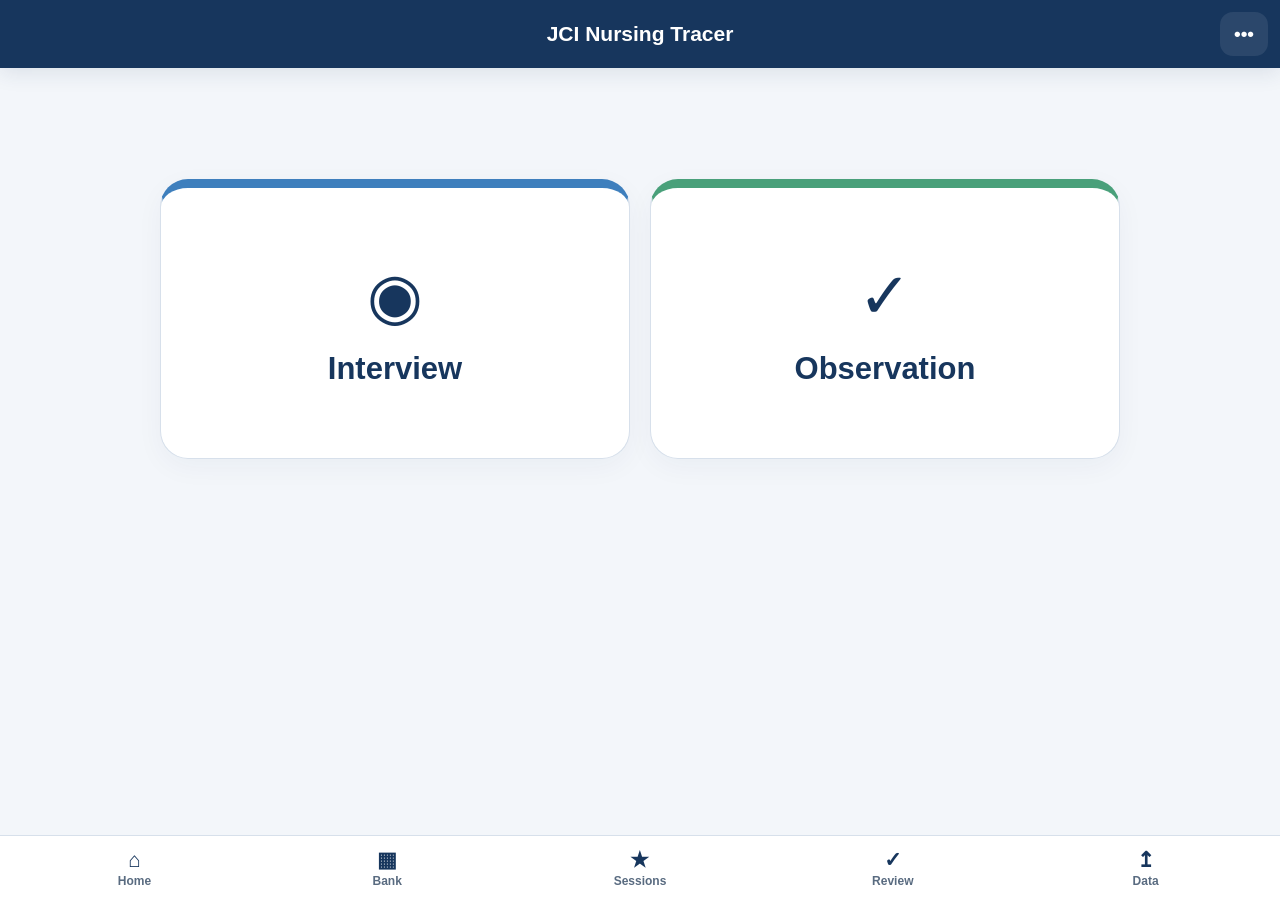
==== commit 33d1891d: "Add files via upload" ====
--- a/jci-tracer/index.html
+++ b/jci-tracer/index.html
@@ -23,17 +23,19 @@
 <section id="bankScreen" class="screen"><div class="panel"><div class="headingRow"><div><h2 id="bankHeading">Manual Bank</h2><div id="bankCount" class="micro"></div></div><button id="bankBack" class="secondary compactBtn">Back</button></div><div class="bankFilters"><input id="bankSearch" type="search" placeholder="Search questions"><select id="bankChapter"></select></div><div class="selectionBar"><b id="selectedCount">0 selected</b><button id="reviewSelection" class="primary compactBtn">Review</button></div><div id="bankList"></div></div></section>
 <section id="selectionScreen" class="screen"><div class="panel"><h2>Selected Questions</h2><div id="selectionList"></div><div class="stickyFooter"><button id="selectionBack" class="secondary">Back</button><button id="startManual" class="primary">Start Now</button><button id="saveAndStart" class="primary">Save & Start</button></div></div></section>
 <section id="savedScreen" class="screen"><div class="panel"><div class="headingRow"><div><h2>Saved Sessions</h2><div id="savedContext" class="micro"></div></div><button id="savedChange" class="secondary compactBtn">Change</button></div><div id="savedList"></div></div></section>
+<section id="savedSetupScreen" class="screen"><div class="panel narrow"><h2>Saved Sessions</h2><label>Unit</label><select id="savedUnit"></select><label>Role</label><select id="savedRole"><option value="SN">Staff Nurse</option><option value="CN">Charge Nurse</option><option value="HN">Head Nurse</option></select><button id="openSavedBtn" class="primary wide">Open Sessions</button></div></section>
 
 <section id="interviewRunScreen" class="screen"><div class="panel runPanel"><div class="runHeader"><div><h2>Interview</h2><div id="interviewRunContext" class="contextLine"></div></div><div id="interviewProgress" class="progressText">0 of 0 completed</div></div><div class="progress"><div id="interviewProgressFill"></div></div><div id="interviewQuestionList" class="accordionList"></div><div class="stickyFooter"><button id="finishInterview" class="primary wide">Finish Session</button></div></div></section>
 <section id="interviewSummaryScreen" class="screen"><div class="panel"><h2>Interview Complete</h2><div id="interviewSummary"></div><div class="grid two summaryActions"><button id="reviewInterviewGaps" class="secondary">Review Gaps</button><button id="nextStaffSameSetup" class="primary">Next Staff — Same Setup</button><button id="sameStaffNewQuestions" class="secondary">Same Staff — New Questions</button><button id="sameUnitNewSetup" class="secondary">Same Unit — New Setup</button><button id="changeInterviewUnit" class="secondary">Change Unit</button><button class="textBtn" data-home>Home</button></div></div></section>
 
 <section id="observationUnitScreen" class="screen"><div class="panel"><h2>Choose Unit</h2><div id="observationUnitGrid" class="grid two"></div></div></section>
-<section id="observationAreaScreen" class="screen"><div class="panel"><div class="headingRow"><div><h2 id="observationAreaHeading">Choose Area</h2><div id="observationRoundProgress" class="micro"></div></div><button id="obsChangeUnit" class="secondary compactBtn">Change Unit</button></div><div id="obsSourceGap" class="notice hidden"></div><div id="observationAreaGrid" class="grid two"></div><div id="finishRoundWrap" class="actions hidden"><button id="finishObservationRound" class="primary wide">Finish Unit Round</button></div></div></section>
-<section id="observationRunScreen" class="screen"><div class="panel runPanel"><div class="runHeader"><div><h2 id="observationRunTitle">Area Checklist</h2><div id="observationRunContext" class="contextLine"></div></div><div id="observationProgress" class="progressText">0 of 0 completed</div></div><div class="progress"><div id="observationProgressFill"></div></div><div id="observationCheckList" class="accordionList"></div><div class="stickyFooter"><button id="completeObservationArea" class="primary wide">Complete Area</button></div></div></section>
-<section id="areaCompleteScreen" class="screen"><div class="panel narrow"><h2>Area Complete</h2><div id="areaCompleteSummary"></div><div class="grid two summaryActions"><button id="nextObservationArea" class="primary">Next Area</button><button id="chooseObservationArea" class="secondary">Choose Area</button><button id="finishRoundFromArea" class="secondary">Finish Unit Round</button><button id="changeUnitFromArea" class="secondary">Change Unit</button></div></div></section>
+<section id="observationAreaScreen" class="screen"><div class="panel"><div class="headingRow"><div><h2 id="observationAreaHeading">Choose Area</h2><div id="observationRoundProgress" class="micro"></div></div><button id="obsChangeUnit" class="secondary compactBtn">Change Unit</button></div><div id="obsSourceGap" class="notice hidden"></div><div id="observationAreaGrid" class="grid two"></div><div id="finishRoundWrap" class="actions roundFooter hidden"><button id="saveExitObservationRound" class="secondary">Save & Exit</button><button id="finishObservationRound" class="primary">Finish Unit Round</button></div></div></section>
+<section id="observationRunScreen" class="screen"><div class="panel runPanel"><div class="runHeader"><div><h2 id="observationRunTitle">Area Checklist</h2><div id="observationRunContext" class="contextLine"></div></div><div id="observationProgress" class="progressText">0 of 0 checked</div></div><div class="progress"><div id="observationProgressFill"></div></div><div id="observationCheckList" class="accordionList"></div><div class="stickyFooter observationFooter"><button id="completeObservationArea" class="primary">Complete & Next Area</button><button id="chooseObservationAreaFromRun" class="secondary">Choose Area</button><button id="saveExitObservationRun" class="secondary">Save & Exit</button></div></div></section>
+<section id="areaCompleteScreen" class="screen"><div class="panel narrow"><h2>Area Complete</h2><div id="areaCompleteSummary"></div><div class="grid two summaryActions"><button id="nextObservationArea" class="primary">Next Area</button><button id="chooseObservationArea" class="secondary">Choose Area</button><button id="saveExitFromArea" class="secondary">Save & Exit</button><button id="finishRoundFromArea" class="secondary">Finish Unit Round</button></div></div></section>
 <section id="observationSummaryScreen" class="screen"><div class="panel"><h2>Unit Round Complete</h2><div id="observationSummary"></div><div class="grid two summaryActions"><button id="reviewObservationFindings" class="secondary">Review Findings</button><button id="continueObservationAreas" class="primary">Continue Remaining Areas</button><button id="newRoundSameUnit" class="secondary">New Round — Same Unit</button><button id="chooseAreaSameUnit" class="secondary">Choose Area — Same Unit</button><button id="changeObservationUnit" class="secondary">Change Unit</button><button class="textBtn" data-home>Home</button></div></div></section>
 
 <section id="historyScreen" class="screen"><div class="panel"><h2>History & Review</h2><div class="tabs"><button class="tab selected" data-historytab="interviews">Interviews</button><button class="tab" data-historytab="observations">Observations</button></div><div id="historyList"></div></div></section>
 <section id="dataScreen" class="screen"><div class="panel narrow"><h2>Data & Backup</h2><div id="dataSummary" class="notice"></div><div class="grid two"><button id="exportBackupBtn" class="primary">Export Backup</button><button id="importBackupBtn" class="secondary">Restore Backup</button><button id="replaceMasterBtn" class="secondary">Replace Database</button><button id="exportInterviewCsv" class="secondary">Interview CSV</button><button id="exportObservationCsv" class="secondary">Observation CSV</button></div><input id="backupFile" type="file" accept=".json,application/json" hidden></div></section>
 </main></div>
+<nav class="bottom" aria-label="Main navigation"><button data-mainnav="home"><span>⌂</span>Home</button><button data-mainnav="bank"><span>▦</span>Bank</button><button data-mainnav="saved"><span>★</span>Sessions</button><button data-mainnav="review"><span>✓</span>Review</button><button data-mainnav="data"><span>↥</span>Data</button></nav>
 <div id="modal" class="modal hidden"><div class="sheet"><div class="sheetHead"><h3 id="modalTitle"></h3><button id="modalClose" class="iconBtn">×</button></div><div id="modalBody" class="sheetBody"></div></div></div><div id="toast" class="toast hidden"></div><script src="./app.js"></script></body></html>
--- a/jci-tracer/style.css
+++ b/jci-tracer/style.css
@@ -1,4 +1,7 @@
 :root{--navy:#17365d;--blue:#3779b8;--bg:#f3f6fa;--card:#fff;--text:#172033;--muted:#68778c;--line:#d7e0eb;--green:#def1df;--greenText:#216536;--amber:#fff0c4;--amberText:#795700;--red:#f6dddd;--redText:#913333;--gray:#edf2f7;--shadow:0 8px 28px #17365d0b}
 *{box-sizing:border-box;-webkit-tap-highlight-color:transparent}html,body{margin:0;min-height:100%;font-family:-apple-system,BlinkMacSystemFont,"Segoe UI",Arial,sans-serif;background:var(--bg);color:var(--text)}button,input,select,textarea{font:inherit}button{touch-action:manipulation;cursor:pointer}.topbar{position:sticky;top:0;z-index:30;height:68px;display:grid;grid-template-columns:52px 1fr 52px;align-items:center;background:var(--navy);color:#fff;padding:8px max(12px,env(safe-area-inset-left));box-shadow:0 5px 20px #17365d1c}.topbar h1{font-size:21px;text-align:center;margin:0}.iconBtn{border:0;background:#ffffff16;color:inherit;border-radius:13px;min-height:44px;padding:8px;font-weight:900;font-size:19px}.topbar .iconBtn:first-child{font-size:34px;line-height:1}.screen{display:none}.screen.active{display:block}main{max-width:1120px;margin:auto;padding:12px 14px calc(32px + env(safe-area-inset-bottom))}.panel{background:var(--card);border:1px solid var(--line);border-radius:22px;padding:20px;margin-top:8px;box-shadow:var(--shadow)}.panel.narrow{max-width:780px;margin:8px auto 0}.runPanel{padding-bottom:8px}h2{color:var(--navy);font-size:27px;margin:0 0 14px}.muted{color:var(--muted);line-height:1.5;margin:0 0 16px}.micro{font-size:12px;color:var(--muted);line-height:1.45}.contextLine{color:#526277;font-size:13px;margin:4px 0 16px}.grid{display:grid;gap:11px}.grid.two{grid-template-columns:repeat(2,minmax(0,1fr))}.grid.three{grid-template-columns:repeat(3,minmax(0,1fr))}.choice,.mode,.unitCard,.areaCard{border:1px solid #cbd7e6;background:#fff;color:var(--text);border-radius:16px;min-height:68px;padding:14px 16px;text-align:left;font-weight:780}.choice small,.mode small{display:block;margin-top:5px;color:var(--muted);font-size:12px;font-weight:550;line-height:1.35}.mode{min-height:112px}.mode span{display:block;color:var(--navy);font-size:25px;margin-bottom:8px}.spanTwo{grid-column:1/-1}.homeChoices{display:grid;grid-template-columns:repeat(2,minmax(0,1fr));gap:20px;max-width:960px;margin:11vh auto}.homeChoice{min-height:280px;border:1px solid var(--line);border-radius:28px;background:#fff;box-shadow:var(--shadow);color:var(--navy);font-size:31px}.homeChoice .homeIcon{display:block;font-size:64px;margin-bottom:18px}.interviewAccent{border-top:9px solid #3e7fbd}.observationAccent{border-top:9px solid #49a07a}.unitCard,.areaCard{display:grid;grid-template-columns:1fr auto;align-items:center;gap:12px;position:relative;overflow:hidden}.unitCard:before{content:"";position:absolute;left:0;top:0;bottom:0;width:6px;background:var(--accent,#7f9bb8)}.unitCard.disabled{background:#f2f4f7;color:#788596}.countBadge,.statusBadge{background:#edf3f9;color:var(--navy);border-radius:999px;padding:6px 9px;font-size:12px;font-weight:850;white-space:nowrap}.unitCard[data-family="critical"]{--accent:#315e91}.unitCard[data-family="medical"],.unitCard[data-family="longterm"]{--accent:#4b9b93}.unitCard[data-family="surgical"],.unitCard[data-family="procedural"]{--accent:#7a67a7}.unitCard[data-family="pediatric"],.unitCard[data-family="maternity"]{--accent:#b66f91}.unitCard[data-family="emergency"]{--accent:#c26c54}.unitCard[data-family="dialysis"]{--accent:#4389a2}.unitCard[data-family="behavioral"],.unitCard[data-family="rehabilitation"]{--accent:#718a55}.unitCard[data-family="ambulatory"]{--accent:#6380a0}button.primary,button.secondary,.wide,.compactBtn{border:1px solid var(--navy);border-radius:14px;min-height:52px;padding:12px 15px;font-weight:800}button.primary{background:var(--navy);color:#fff}button.secondary{background:#eef3f8;color:var(--text);border-color:#ccd7e4}.wide{width:100%;margin-top:15px}.compactBtn{min-height:43px;padding:8px 12px;margin:0;width:auto}.textBtn{border:0;background:transparent;color:var(--blue);min-height:44px;padding:8px 4px;font-weight:800}.simpleConfig{margin-top:16px}.simpleConfig label,label{display:block;font-size:13px;font-weight:800;margin:12px 0 6px;color:#334155}input,select,textarea{width:100%;border:1px solid #c9d5e4;background:#fff;border-radius:13px;min-height:50px;padding:12px 13px;font-size:16px}textarea{min-height:82px;resize:vertical}.selected{border:2px solid var(--blue)!important;background:#eaf3fb!important}.notice{border:1px solid #d8e2ed;background:#f8fafc;border-radius:14px;padding:14px;line-height:1.45;margin:12px 0}.headingRow,.runHeader{display:flex;justify-content:space-between;align-items:flex-start;gap:12px}.runHeader h2{margin-bottom:3px}.progressText{color:var(--navy);font-size:13px;font-weight:850;white-space:nowrap;padding-top:8px}.progress{height:8px;background:#e7ecf2;border-radius:999px;overflow:hidden;margin:12px 0 17px}.progress div{height:100%;width:0;background:var(--blue);transition:width .2s}.accordionList{display:grid;gap:10px}.accordion{border:1px solid var(--line);border-radius:16px;background:#fff;overflow:hidden}.accordionHeader{width:100%;min-height:72px;border:0;background:#fff;display:grid;grid-template-columns:auto 1fr auto;gap:12px;align-items:center;padding:13px;text-align:left;color:var(--text)}.accordionNumber{width:34px;height:34px;border-radius:50%;background:#eef3f8;color:var(--navy);display:grid;place-items:center;font-weight:900}.accordionTitle{font-weight:780;line-height:1.35}.accordionMeta{font-size:11px;color:var(--muted);margin-top:4px}.accordionBody{display:none;border-top:1px solid var(--line);padding:15px}.accordion.open .accordionBody{display:block}.questionFull{font-size:18px;font-weight:750;line-height:1.48;margin-bottom:14px}.resultButtons{display:grid;grid-template-columns:repeat(4,minmax(0,1fr));gap:8px;margin:10px 0}.resultButtons button{border:1px solid #ccd7e4;border-radius:13px;min-height:57px;padding:9px;font-weight:800}.understood,.compliant{background:var(--green);color:var(--greenText)}.partial{background:var(--amber);color:var(--amberText)}.notunderstood,.noncompliant{background:var(--red);color:var(--redText)}.notasked,.na{background:var(--gray);color:#4f6074}.resultButtons button.active{outline:3px solid #3479b755}.detailActions{display:flex;gap:8px;flex-wrap:wrap;margin-top:12px}.detailActions button{min-height:42px;border:1px solid #ccd7e4;background:#f5f8fb;color:#274766;border-radius:12px;padding:8px 11px;font-weight:800}.stickyFooter{position:sticky;bottom:0;z-index:15;background:#fffffff2;backdrop-filter:blur(8px);border-top:1px solid var(--line);padding:12px 0 calc(8px + env(safe-area-inset-bottom));margin-top:16px;display:flex;gap:9px}.selectionBar{position:sticky;top:76px;z-index:14;background:#f8fafcf2;backdrop-filter:blur(8px);border:1px solid var(--line);border-radius:13px;padding:9px 12px;margin:12px 0;display:flex;justify-content:space-between;align-items:center}.bankFilters{display:grid;grid-template-columns:2fr 1fr;gap:10px}.chapterHeader{background:#edf3f8;color:var(--navy);font-weight:900;border-radius:11px;padding:9px 11px;margin:14px 0 6px}.bankRow{display:grid;grid-template-columns:auto 1fr auto;gap:11px;align-items:start;border-bottom:1px solid #edf1f5;padding:11px 2px}.bankRow input{width:22px;height:22px;min-height:22px;margin:3px 0}.bankQuestion{font-size:14px;line-height:1.4}.summaryCards{display:grid;grid-template-columns:repeat(4,minmax(0,1fr));gap:9px;margin:14px 0}.summaryCard{background:#f8fafc;border:1px solid var(--line);border-radius:13px;padding:12px;text-align:center}.summaryCard b{display:block;color:var(--navy);font-size:22px}.summaryCard span{font-size:11px;color:var(--muted)}.stackedBar{height:16px;border-radius:999px;overflow:hidden;display:flex;background:#edf2f7;margin:12px 0}.stackedBar span{height:100%}.barGreen{background:#68a66f}.barAmber{background:#d8ad3e}.barRed{background:#c96767}.barGray{background:#aab5c3}.legend{display:flex;gap:12px;flex-wrap:wrap;font-size:11px;color:#536276;margin-bottom:18px}.legend i{width:9px;height:9px;border-radius:50%;display:inline-block;margin-right:4px}.followList{border-top:1px solid var(--line);margin-top:14px}.followItem{padding:11px 0;border-bottom:1px solid #edf1f5}.summaryActions{margin-top:18px}.actions{display:flex;gap:10px;margin-top:15px}.tabs{display:flex;gap:7px;margin-bottom:15px}.tab{border:1px solid #ccd7e4;background:#fff;border-radius:999px;padding:8px 13px;font-weight:800}.historyCard,.savedCard{border:1px solid var(--line);border-radius:14px;padding:13px;margin:10px 0}.historyTitle,.savedTitle{font-weight:850;color:var(--navy)}.historyMeta,.savedMeta{font-size:11px;color:var(--muted);margin-top:4px}.modal{position:fixed;inset:0;background:#0f172a88;z-index:100;display:flex;align-items:flex-end;justify-content:center}.sheet{background:#fff;width:min(860px,100%);max-height:88vh;overflow:auto;border-radius:24px 24px 0 0;padding:18px 18px calc(22px + env(safe-area-inset-bottom));box-shadow:0 -15px 50px #0003}.sheetHead{display:flex;justify-content:space-between;align-items:center;gap:10px;position:sticky;top:-18px;background:#fff;padding:9px 0;z-index:2}.sheetHead h3{margin:0;color:var(--navy)}.sheetBody{font-size:15px;line-height:1.55}.sourceBlock{border-top:1px solid var(--line);padding-top:12px;margin-top:12px}.sourceBlock:first-child{border:0;padding-top:0;margin-top:0}.toast{position:fixed;left:50%;bottom:26px;transform:translateX(-50%);background:#172033;color:#fff;border-radius:999px;padding:10px 15px;z-index:150;font-size:12px}.hidden{display:none!important}
 .areaCardWrap{position:relative}.areaCardWrap .areaCard{width:100%;padding-right:110px}.areaCardWrap .skipArea{position:absolute;right:10px;bottom:4px;font-size:12px}.areaCard>span{display:grid;justify-items:end;gap:5px}.areaStatus{font-size:11px;color:var(--muted);font-weight:700}.resumeChoice{display:block;width:min(720px,calc(100% - 28px));margin:10px auto 0;border:1px solid #bfd2e5;background:#eaf3fb;color:var(--navy);border-radius:16px;min-height:64px;padding:12px 16px;text-align:left}.resumeChoice small{display:block;color:var(--muted);margin-top:4px}.observationResume{background:#e9f5ef;border-color:#bedfce}.followItem.textBtn{display:block;width:100%;text-align:left;border-radius:0;min-height:48px}.sheetBody .choice{display:block;width:100%;margin:8px 0}.statusBadge.notassessed{background:var(--gray);color:#4f6074}.statusBadge.understood,.statusBadge.compliant{background:var(--green);color:var(--greenText)}.statusBadge.partial{background:var(--amber);color:var(--amberText)}.statusBadge.notunderstood,.statusBadge.noncompliant{background:var(--red);color:var(--redText)}.statusBadge.notasked,.statusBadge.na{background:var(--gray);color:#4f6074}h3{color:var(--navy);margin:20px 0 8px}
+.topbar{grid-template-columns:48px minmax(0,1fr) 48px}.topbar h1{white-space:nowrap;overflow:hidden;text-overflow:ellipsis}.topbar #headerBack.hidden{display:block!important;visibility:hidden}.topbar #menuBtn{width:48px;padding:8px 4px}body{padding-bottom:calc(72px + env(safe-area-inset-bottom))}.bottom{position:fixed;left:0;right:0;bottom:0;z-index:40;background:#fff;border-top:1px solid var(--line);padding:6px 10px calc(6px + env(safe-area-inset-bottom));display:grid;grid-template-columns:repeat(5,minmax(0,1fr));gap:4px}.bottom button{min-height:52px;border:0;background:transparent;color:#596b80;border-radius:10px;padding:4px;font-size:12px;font-weight:750}.bottom button span{display:block;color:var(--navy);font-size:21px;line-height:1.1;margin-bottom:2px}.officialRef h4{color:var(--navy);font-size:15px;margin:14px 0 5px}.officialRef h4:first-child{margin-top:0}.refCode{display:inline-block;background:#edf3f9;color:var(--navy);font-weight:900;border-radius:999px;padding:5px 9px;margin-bottom:5px}.officialRef p{margin:7px 0 14px}.toast{bottom:90px}
+.accordionHeader{align-items:start;min-height:96px}.accordionContent{display:block;min-width:0;padding-top:1px}.accordionTitle{display:block;color:var(--text);font-size:17px;font-weight:850;line-height:1.3;margin:0 0 5px}.accordionMeta{display:block;color:#4d627a;font-size:12px;font-weight:750;line-height:1.4;margin:0 0 5px;overflow-wrap:anywhere}.questionPreview{display:-webkit-box;-webkit-box-orient:vertical;-webkit-line-clamp:2;overflow:hidden;color:var(--muted);font-size:13px;font-weight:500;line-height:1.4}.accordionHeader .accordionNumber,.accordionHeader .statusBadge{margin-top:2px}
+.areaCardWrap:not([data-state="not_started"]) .areaCard{padding-right:16px}.areaCardWrap[data-state="in_progress"] .areaCard{border-left:6px solid #d6a42e}.areaCardWrap[data-state="completed"] .areaCard{border-left:6px solid #55a56d;background:#fbfefc}.areaCardWrap[data-state="skipped"] .areaCard{border-left:6px solid #94a3b8;background:#f8fafc}.areaProgressTrack{grid-column:1/-1;height:6px;background:#e7edf4;border-radius:999px;overflow:hidden;margin-top:2px}.areaProgressTrack i{display:block;height:100%;background:var(--blue);border-radius:999px}.areaCardWrap[data-state="completed"] .areaProgressTrack i{background:#55a56d}.roundFooter{justify-content:flex-end}.roundFooter button{flex:1}.observationFooter button{flex:1}.primary:disabled,button:disabled{cursor:not-allowed;opacity:.55}.resumeChoice small{line-height:1.45}.followItem{line-height:1.4}
 @media(max-width:720px){.topbar h1{font-size:18px}.panel{padding:14px;border-radius:17px}.grid.three,.roleGrid{grid-template-columns:1fr}.homeChoices{grid-template-columns:1fr;margin:5vh auto}.homeChoice{min-height:200px}.resultButtons{grid-template-columns:repeat(2,1fr)}.summaryCards{grid-template-columns:repeat(2,1fr)}.bankFilters{grid-template-columns:1fr}.questionFull{font-size:17px}.stickyFooter{flex-wrap:wrap}.stickyFooter button{flex:1}.grid.two.summaryActions{grid-template-columns:1fr}.areaCardWrap .areaCard{padding-right:16px}.areaCardWrap .skipArea{position:static;width:100%;text-align:right}}
